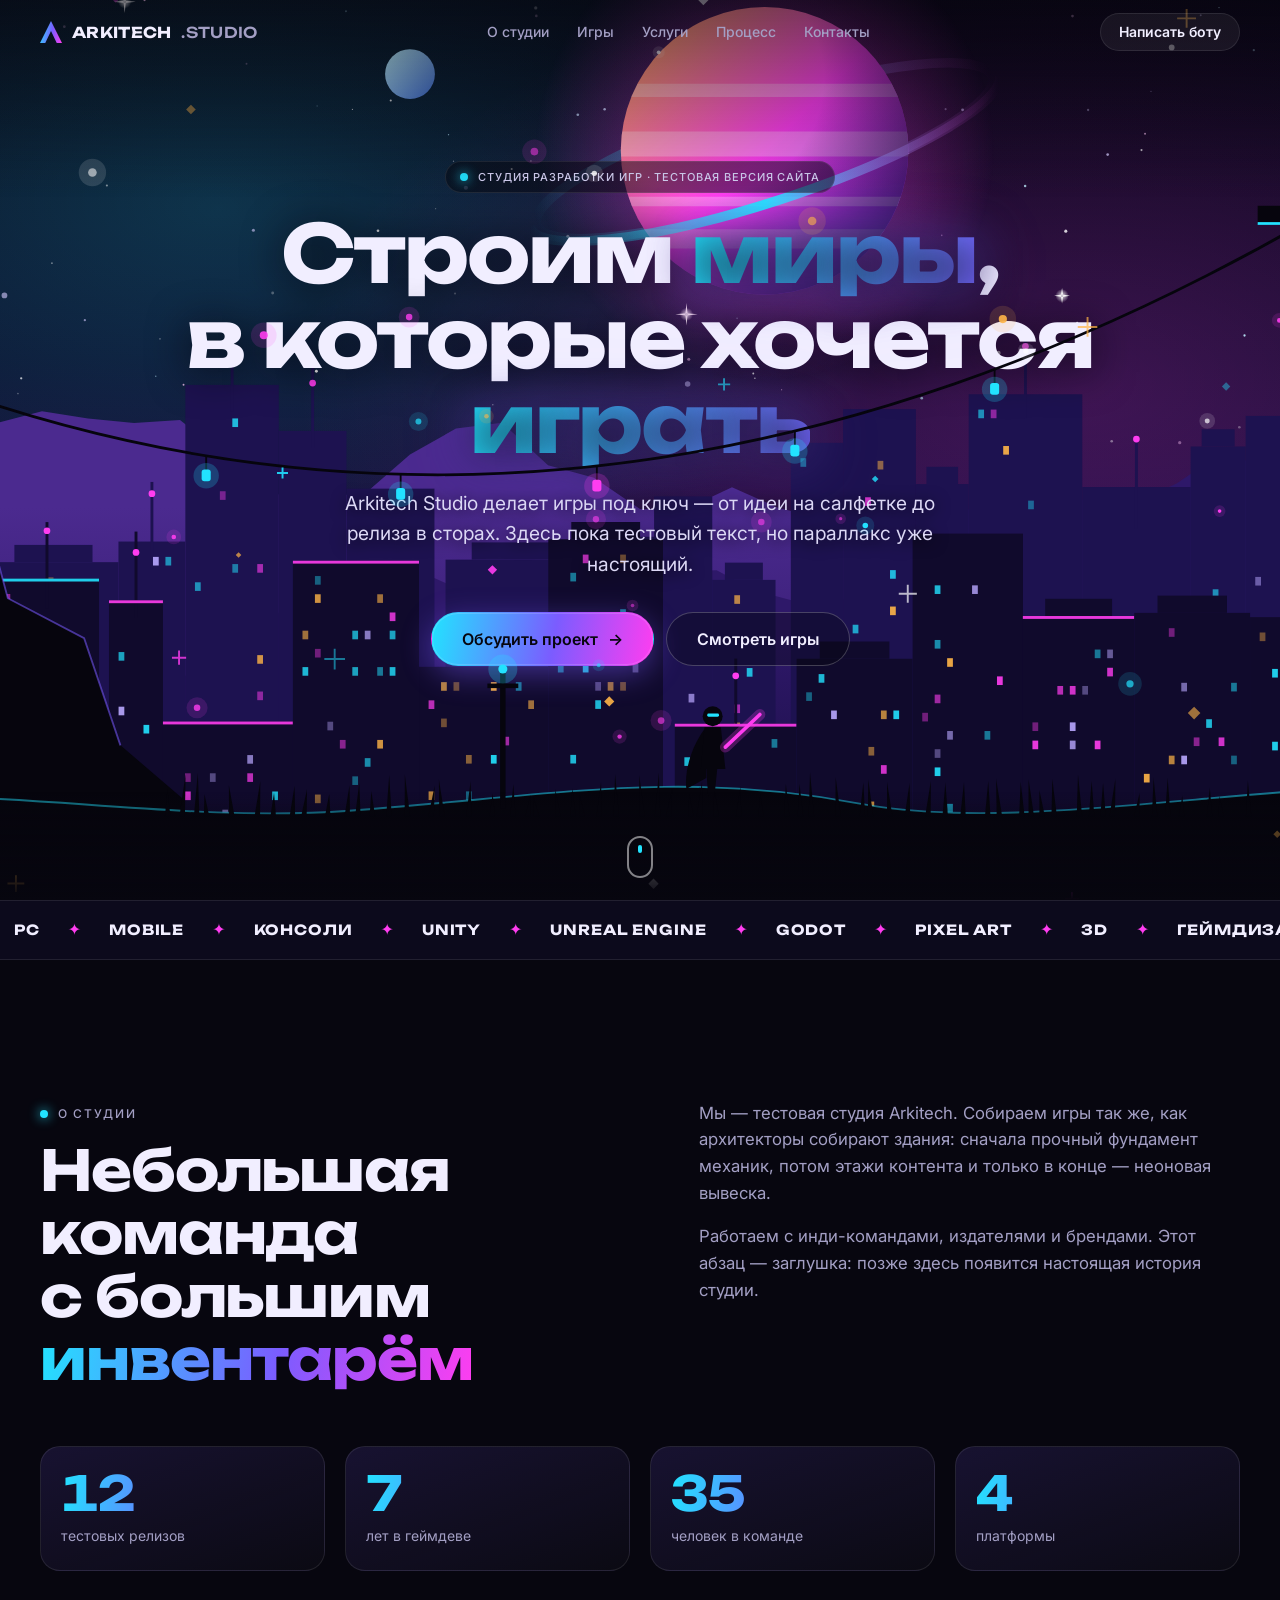
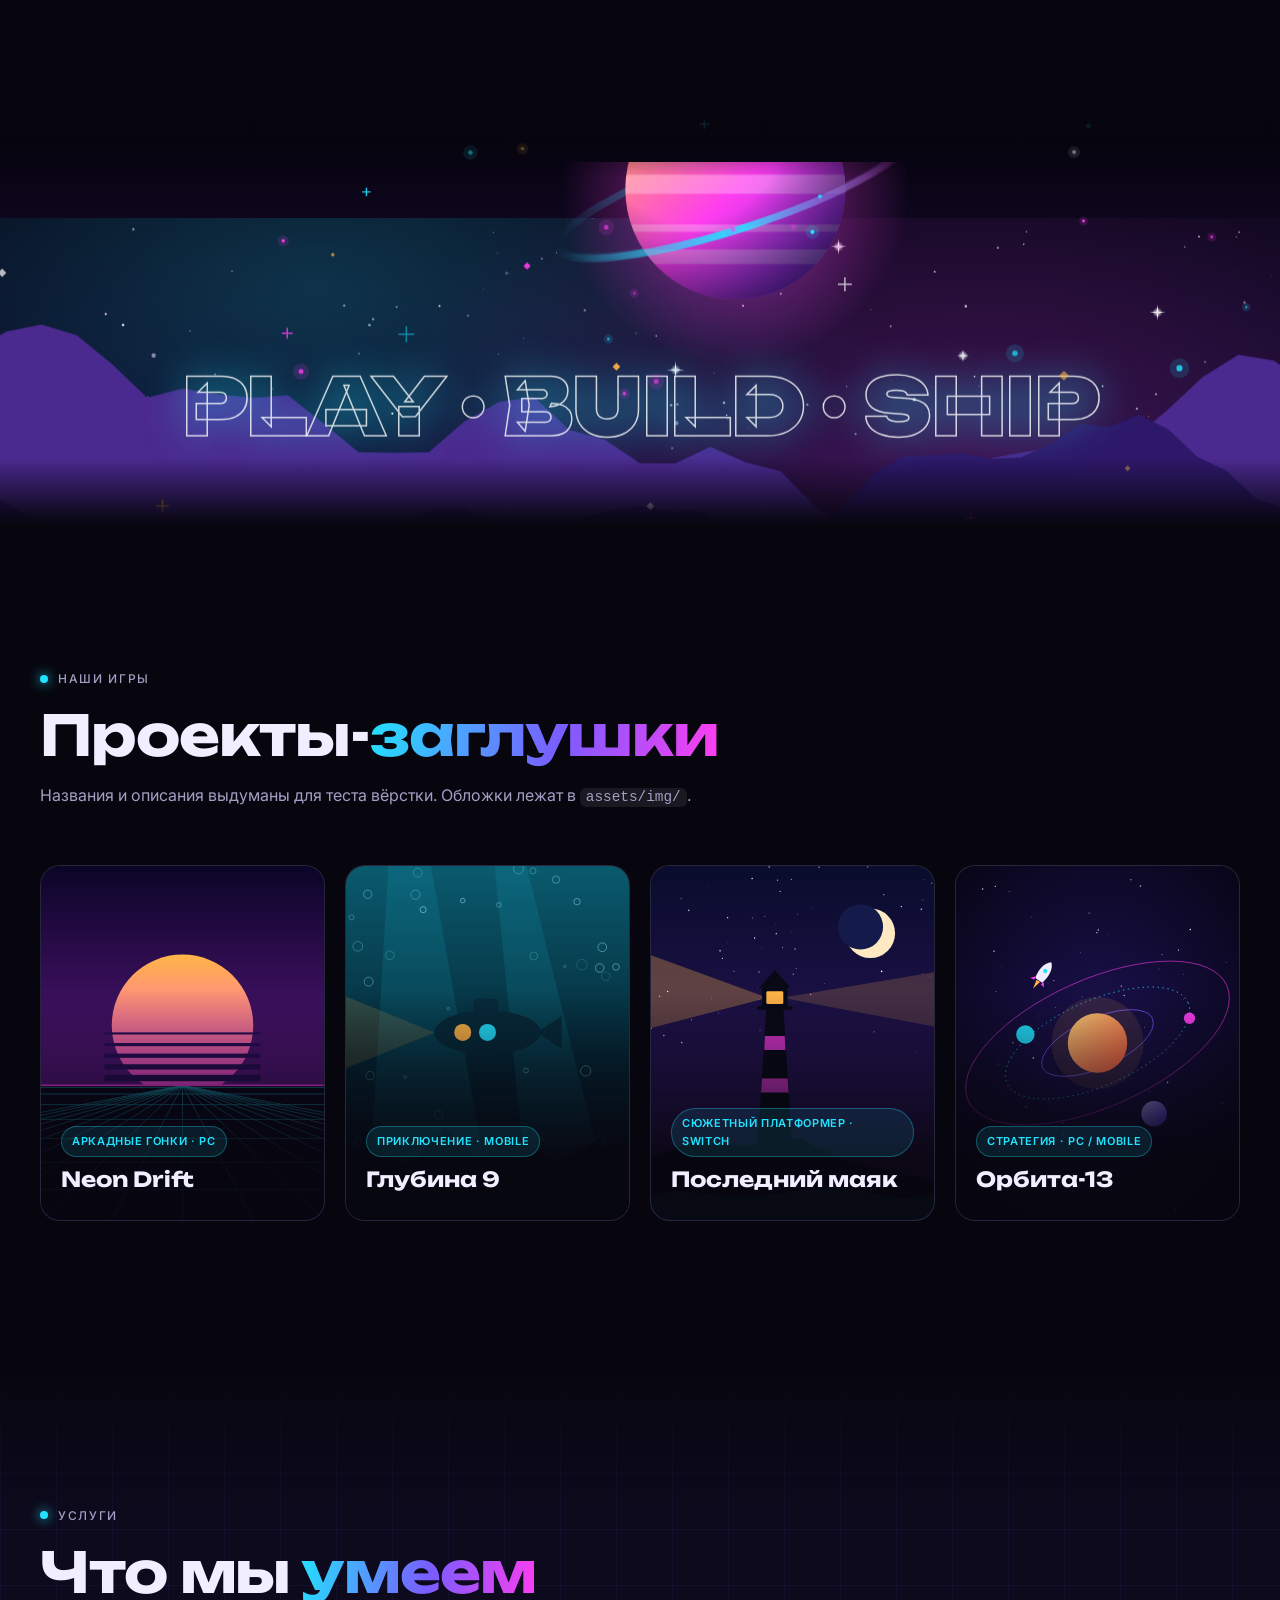
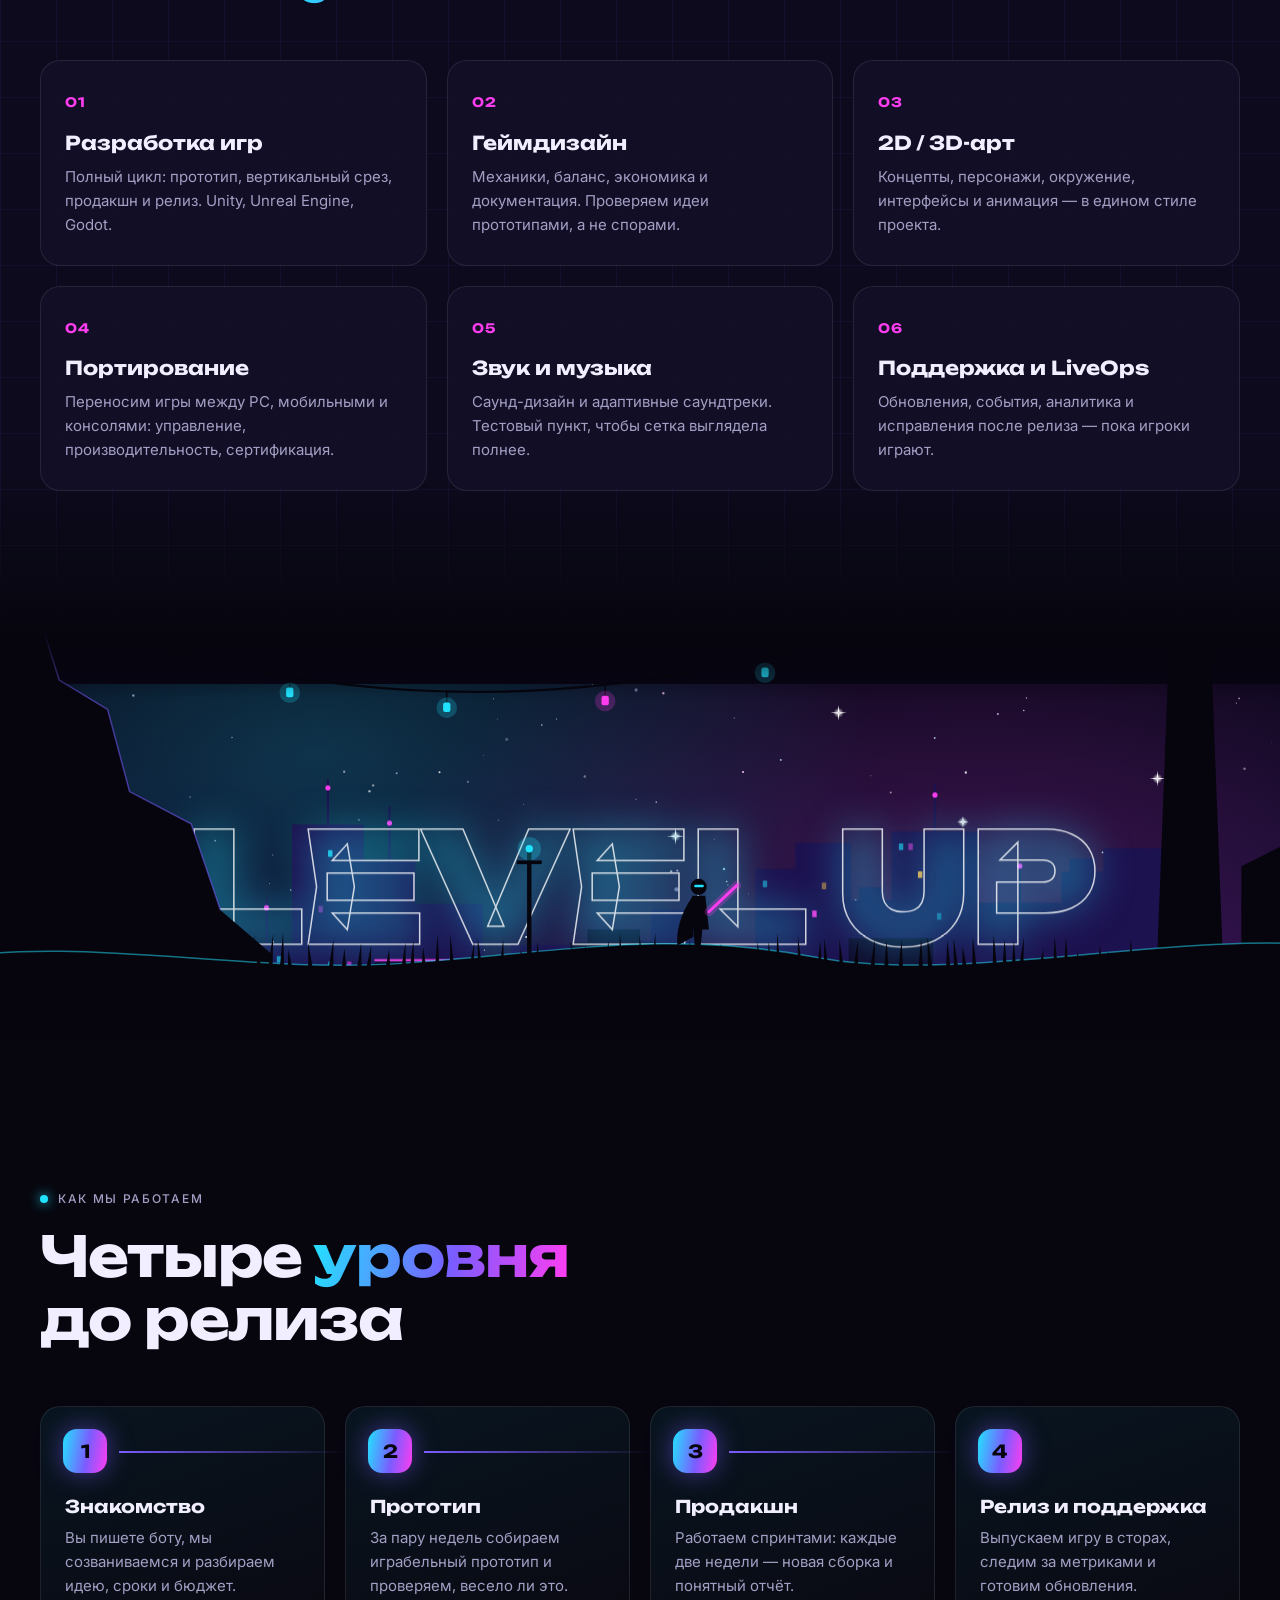
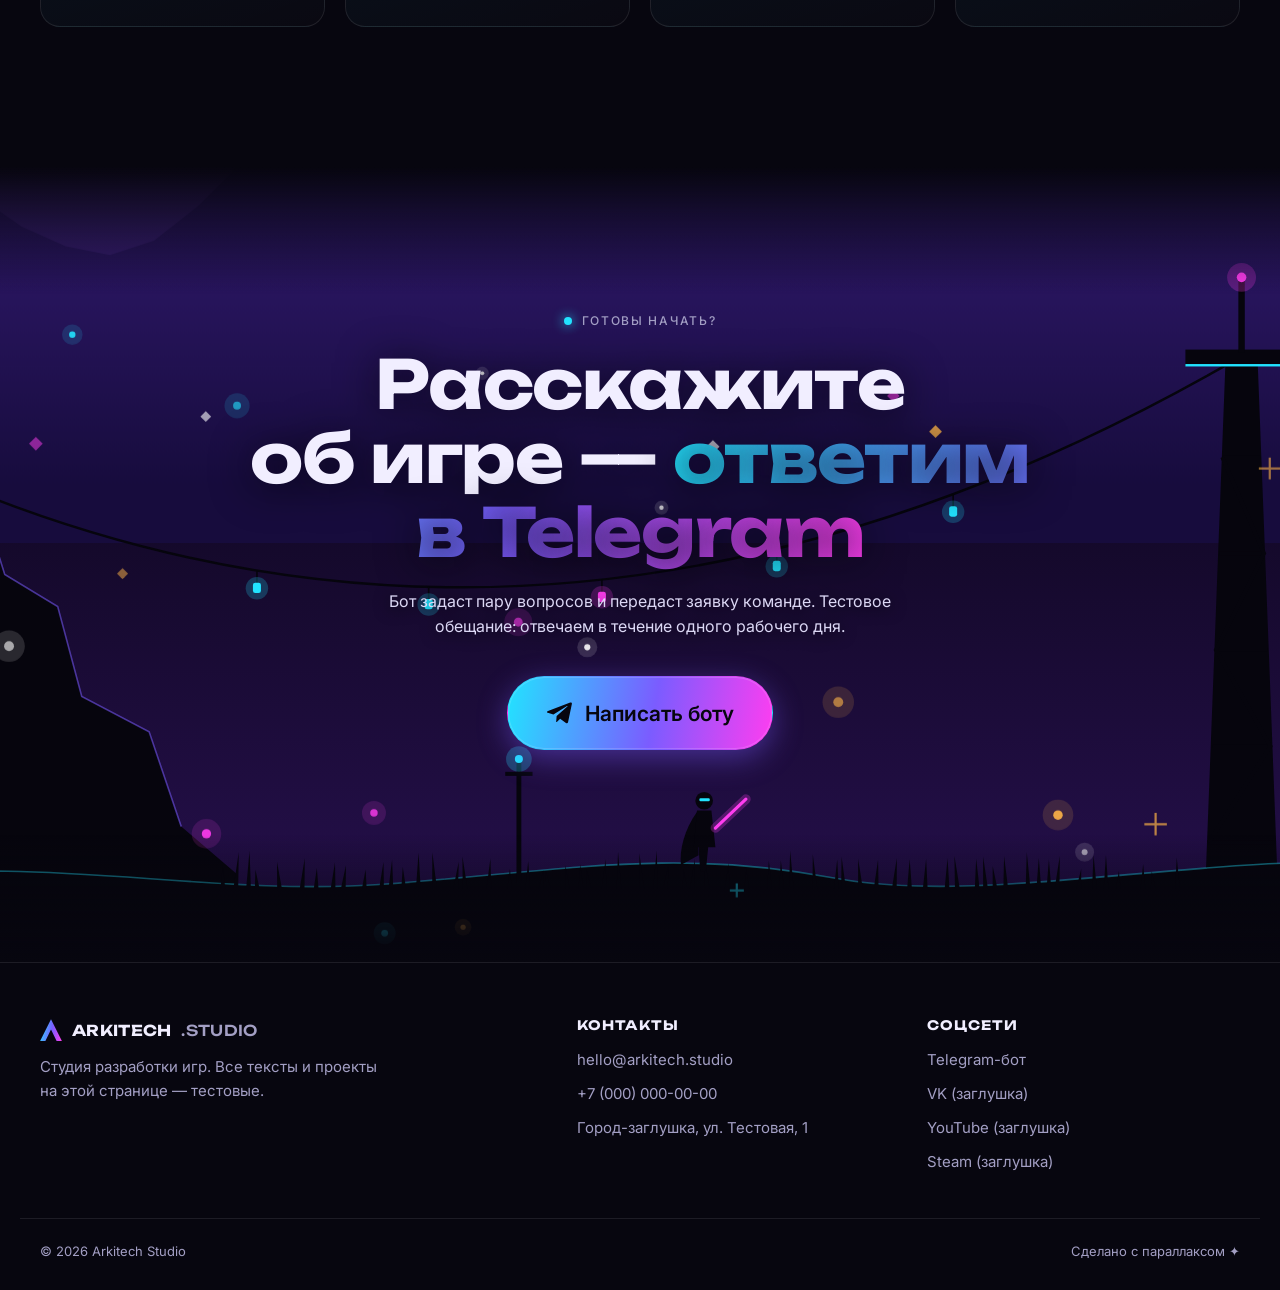
==== index.html @ 02448ca8 "Initial landing page for Arkitech Studio Static HTML/CSS/JS site with multi-layer parallax, SVG plac" ====
<!DOCTYPE html>
<html lang="ru">
<head>
  <meta charset="utf-8">
  <meta name="viewport" content="width=device-width, initial-scale=1, viewport-fit=cover">
  <title>Arkitech Studio — студия разработки игр</title>
  <meta name="description" content="Arkitech Studio — студия разработки игр: полный цикл, геймдизайн, 2D/3D-арт и портирование. Тестовая версия сайта.">
  <meta name="theme-color" content="#07060f">
  <link rel="canonical" href="https://arkitech.studio/">

  <!-- Open Graph / превью в соцсетях -->
  <meta property="og:type" content="website">
  <meta property="og:locale" content="ru_RU">
  <meta property="og:site_name" content="Arkitech Studio">
  <meta property="og:url" content="https://arkitech.studio/">
  <meta property="og:title" content="Arkitech Studio — студия разработки игр">
  <meta property="og:description" content="Делаем игры под ключ: от идеи и прототипа до релиза и поддержки.">
  <meta property="og:image" content="https://arkitech.studio/assets/img/og.png">
  <meta property="og:image:width" content="1200">
  <meta property="og:image:height" content="630">
  <meta name="twitter:card" content="summary_large_image">

  <link rel="icon" href="favicon.svg" type="image/svg+xml">
  <link rel="apple-touch-icon" href="assets/img/apple-touch-icon.png">

  <link rel="preconnect" href="https://fonts.googleapis.com">
  <link rel="preconnect" href="https://fonts.gstatic.com" crossorigin>
  <link href="https://fonts.googleapis.com/css2?family=Inter:wght@400;500;600&family=Unbounded:wght@500;700;900&display=swap" rel="stylesheet">
  <link rel="stylesheet" href="css/style.css">
  <script>document.documentElement.classList.add('js');</script>
</head>
<body>

  <!-- ============ 1. ШАПКА ============ -->
  <header class="header" id="header">
    <div class="container header__inner">
      <a class="logo" href="#top" aria-label="Arkitech Studio — наверх">
        <span class="logo__mark" aria-hidden="true"></span>ARKITECH<span class="logo__dim">.STUDIO</span>
      </a>
      <nav class="nav" id="nav" aria-label="Основное меню">
        <a href="#about">О студии</a>
        <a href="#games">Игры</a>
        <a href="#services">Услуги</a>
        <a href="#process">Процесс</a>
        <a href="#contact">Контакты</a>
        <a class="btn btn--small nav__bot" data-bot-link href="#contact" target="_blank" rel="noopener">Написать боту</a>
      </nav>
      <a class="btn btn--small header__bot" data-bot-link href="#contact" target="_blank" rel="noopener">Написать боту</a>
      <button class="burger" id="burger" type="button" aria-label="Открыть меню" aria-expanded="false" aria-controls="nav"><span></span><span></span></button>
    </div>
  </header>

  <main id="top">

    <!-- ============ 2. ПЕРВЫЙ ЭКРАН (параллакс-сцена) ============ -->
    <!-- data-depth: 0 = бесконечно далеко (почти не двигается), 1 = передний план -->
    <section class="hero scene" data-parallax>
      <img class="layer" data-layer="bg" data-depth="0.05" alt="">
      <img class="layer" data-layer="far" data-depth="0.25" alt="">
      <img class="layer" data-layer="mid" data-depth="0.5" alt="">
      <div class="hero__content container" data-depth="0.35" data-fade>
        <p class="eyebrow"><span class="dot"></span>Студия разработки игр · тестовая версия сайта</p>
        <h1 class="hero__title">Строим <span class="grad">миры</span>,<br>в которые хочется <span class="grad">играть</span></h1>
        <p class="hero__lead">Arkitech Studio делает игры под ключ — от идеи на салфетке до релиза в сторах. Здесь пока тестовый текст, но параллакс уже настоящий.</p>
        <div class="hero__actions">
          <a class="btn btn--primary btn--big" data-bot-link href="#contact" target="_blank" rel="noopener">Обсудить проект <span class="btn__arrow" aria-hidden="true">→</span></a>
          <a class="btn btn--ghost btn--big" href="#games">Смотреть игры</a>
        </div>
      </div>
      <img class="layer" data-layer="fg" data-depth="1" alt="">
      <img class="layer layer--particles" data-layer="particles" data-depth="1.35" alt="">
      <a class="scroll-hint" href="#about" aria-label="Листать вниз"><span></span></a>
    </section>

    <!-- Бегущая строка -->
    <div class="marquee" aria-hidden="true">
      <div class="marquee__track">
        <span>PC</span><i>✦</i><span>Mobile</span><i>✦</i><span>Консоли</span><i>✦</i><span>Unity</span><i>✦</i><span>Unreal Engine</span><i>✦</i><span>Godot</span><i>✦</i><span>Pixel Art</span><i>✦</i><span>3D</span><i>✦</i><span>Геймдизайн</span><i>✦</i>
        <span>PC</span><i>✦</i><span>Mobile</span><i>✦</i><span>Консоли</span><i>✦</i><span>Unity</span><i>✦</i><span>Unreal Engine</span><i>✦</i><span>Godot</span><i>✦</i><span>Pixel Art</span><i>✦</i><span>3D</span><i>✦</i><span>Геймдизайн</span><i>✦</i>
      </div>
    </div>

    <!-- ============ 3. О СТУДИИ ============ -->
    <section class="section" id="about">
      <div class="container about">
        <div class="reveal">
          <p class="eyebrow"><span class="dot"></span>О студии</p>
          <h2 class="title">Небольшая команда с&nbsp;большим <span class="grad">инвентарём</span></h2>
        </div>
        <div class="about__text reveal">
          <p>Мы — тестовая студия Arkitech. Собираем игры так же, как архитекторы собирают здания: сначала прочный фундамент механик, потом этажи контента и только в конце — неоновая вывеска.</p>
          <p>Работаем с инди-командами, издателями и брендами. Этот абзац — заглушка: позже здесь появится настоящая история студии.</p>
        </div>
        <ul class="stats reveal">
          <li><b data-count="12">12</b><span>тестовых релизов</span></li>
          <li><b data-count="7">7</b><span>лет в геймдеве</span></li>
          <li><b data-count="35">35</b><span>человек в команде</span></li>
          <li><b data-count="4">4</b><span>платформы</span></li>
        </ul>
      </div>
    </section>

    <!-- Параллакс-разделитель 1 -->
    <div class="divider scene" data-parallax data-strength="0.4" aria-hidden="true">
      <img class="layer" data-layer="bg" data-depth="0.05" alt="" loading="lazy">
      <img class="layer" data-layer="far" data-depth="0.3" alt="" loading="lazy">
      <p class="divider__text" data-depth="0.6">PLAY · BUILD · SHIP</p>
      <img class="layer layer--particles" data-layer="particles" data-depth="1.4" alt="" loading="lazy">
    </div>

    <!-- ============ 4. НАШИ ИГРЫ ============ -->
    <section class="section" id="games">
      <div class="container">
        <div class="section__head reveal">
          <p class="eyebrow"><span class="dot"></span>Наши игры</p>
          <h2 class="title">Проекты-<span class="grad">заглушки</span></h2>
          <p class="section__lead">Названия и описания выдуманы для теста вёрстки. Обложки лежат в <code>assets/img/</code>.</p>
        </div>
        <div class="games">
          <article class="game reveal" tabindex="0">
            <img class="game__img" src="assets/img/game-1.svg" alt="Обложка игры Neon Drift" loading="lazy" width="800" height="1000">
            <div class="game__body">
              <span class="tag">Аркадные гонки · PC</span>
              <h3>Neon Drift</h3>
              <p>Гонки по ночному синтвейв-шоссе. Тестовое описание: дрифт, неон и сто процентов выдумки.</p>
            </div>
          </article>
          <article class="game reveal" tabindex="0">
            <img class="game__img" src="assets/img/game-2.svg" alt="Обложка игры «Глубина 9»" loading="lazy" width="800" height="1000">
            <div class="game__body">
              <span class="tag">Приключение · Mobile</span>
              <h3>Глубина 9</h3>
              <p>Исследование затонувшей станции на маленькой подлодке. Сюжет пока существует только в этой карточке.</p>
            </div>
          </article>
          <article class="game reveal" tabindex="0">
            <img class="game__img" src="assets/img/game-3.svg" alt="Обложка игры «Последний маяк»" loading="lazy" width="800" height="1000">
            <div class="game__body">
              <span class="tag">Сюжетный платформер · Switch</span>
              <h3>Последний маяк</h3>
              <p>2D-платформер о смотрителе маяка на краю карты. Тестовый проект, но мы бы в такое поиграли.</p>
            </div>
          </article>
          <article class="game reveal" tabindex="0">
            <img class="game__img" src="assets/img/game-4.svg" alt="Обложка игры «Орбита-13»" loading="lazy" width="800" height="1000">
            <div class="game__body">
              <span class="tag">Стратегия · PC / Mobile</span>
              <h3>Орбита-13</h3>
              <p>Колония на орбите рыжей планеты. Ресурсов мало, заглушек много — классика жанра.</p>
            </div>
          </article>
        </div>
      </div>
    </section>

    <!-- ============ 5. УСЛУГИ ============ -->
    <section class="section section--alt" id="services">
      <div class="container">
        <div class="section__head reveal">
          <p class="eyebrow"><span class="dot"></span>Услуги</p>
          <h2 class="title">Что мы <span class="grad">умеем</span></h2>
        </div>
        <div class="services">
          <article class="service reveal">
            <span class="service__num">01</span>
            <h3>Разработка игр</h3>
            <p>Полный цикл: прототип, вертикальный срез, продакшн и релиз. Unity, Unreal Engine, Godot.</p>
          </article>
          <article class="service reveal">
            <span class="service__num">02</span>
            <h3>Геймдизайн</h3>
            <p>Механики, баланс, экономика и документация. Проверяем идеи прототипами, а не спорами.</p>
          </article>
          <article class="service reveal">
            <span class="service__num">03</span>
            <h3>2D / 3D-арт</h3>
            <p>Концепты, персонажи, окружение, интерфейсы и анимация — в едином стиле проекта.</p>
          </article>
          <article class="service reveal">
            <span class="service__num">04</span>
            <h3>Портирование</h3>
            <p>Переносим игры между PC, мобильными и консолями: управление, производительность, сертификация.</p>
          </article>
          <article class="service reveal">
            <span class="service__num">05</span>
            <h3>Звук и музыка</h3>
            <p>Саунд-дизайн и адаптивные саундтреки. Тестовый пункт, чтобы сетка выглядела полнее.</p>
          </article>
          <article class="service reveal">
            <span class="service__num">06</span>
            <h3>Поддержка и LiveOps</h3>
            <p>Обновления, события, аналитика и исправления после релиза — пока игроки играют.</p>
          </article>
        </div>
      </div>
    </section>

    <!-- Параллакс-разделитель 2 -->
    <div class="divider scene" data-parallax data-strength="0.4" aria-hidden="true">
      <img class="layer" data-layer="bg" data-depth="0.05" alt="" loading="lazy">
      <img class="layer" data-layer="mid" data-depth="0.45" alt="" loading="lazy">
      <p class="divider__text divider__text--big" data-depth="0.7">LEVEL UP</p>
      <img class="layer" data-layer="fg" data-depth="1" alt="" loading="lazy">
    </div>

    <!-- ============ 6. КАК МЫ РАБОТАЕМ ============ -->
    <section class="section" id="process">
      <div class="container">
        <div class="section__head reveal">
          <p class="eyebrow"><span class="dot"></span>Как мы работаем</p>
          <h2 class="title">Четыре <span class="grad">уровня</span> до релиза</h2>
        </div>
        <ol class="steps">
          <li class="step reveal">
            <span class="step__num">1</span>
            <h3>Знакомство</h3>
            <p>Вы пишете боту, мы созваниваемся и разбираем идею, сроки и бюджет.</p>
          </li>
          <li class="step reveal">
            <span class="step__num">2</span>
            <h3>Прототип</h3>
            <p>За пару недель собираем играбельный прототип и проверяем, весело ли это.</p>
          </li>
          <li class="step reveal">
            <span class="step__num">3</span>
            <h3>Продакшн</h3>
            <p>Работаем спринтами: каждые две недели — новая сборка и понятный отчёт.</p>
          </li>
          <li class="step reveal">
            <span class="step__num">4</span>
            <h3>Релиз и поддержка</h3>
            <p>Выпускаем игру в сторах, следим за метриками и готовим обновления.</p>
          </li>
        </ol>
      </div>
    </section>

    <!-- ============ 7. ФИНАЛЬНЫЙ ПРИЗЫВ ============ -->
    <section class="cta scene" id="contact" data-parallax data-strength="0.4">
      <img class="layer" data-layer="bg" data-depth="0.05" alt="" loading="lazy">
      <img class="layer" data-layer="far" data-depth="0.3" alt="" loading="lazy">
      <img class="layer" data-layer="fg" data-depth="1" alt="" loading="lazy">
      <img class="layer layer--particles" data-layer="particles" data-depth="1.4" alt="" loading="lazy">
      <div class="container cta__content reveal">
        <p class="eyebrow"><span class="dot"></span>Готовы начать?</p>
        <h2 class="cta__title">Расскажите об&nbsp;игре — <span class="grad">ответим в&nbsp;Telegram</span></h2>
        <p class="cta__lead">Бот задаст пару вопросов и передаст заявку команде. Тестовое обещание: отвечаем в течение одного рабочего дня.</p>
        <a class="btn btn--primary btn--huge" data-bot-link href="#contact" target="_blank" rel="noopener">
          <svg class="btn__icon" viewBox="0 0 24 24" aria-hidden="true"><path fill="currentColor" d="M21.9 4.3 18.7 19.500c-.2 1-.9 1.300-1.800.8l-4.900-3.600-2.400 2.300c-.3.3-.5.5-1 .5l.4-5 9.100-8.200c.4-.4-.1-.5-.6-.2L6.300 13.200l-4.800-1.500c-1-.3-1-1 .2-1.500L20.500 3c.9-.3 1.700.2 1.400 1.300Z"/></svg>
          Написать боту
        </a>
      </div>
    </section>
  </main>

  <!-- ============ 8. ПОДВАЛ ============ -->
  <footer class="footer">
    <div class="container footer__inner">
      <div>
        <a class="logo" href="#top"><span class="logo__mark" aria-hidden="true"></span>ARKITECH<span class="logo__dim">.STUDIO</span></a>
        <p class="footer__note">Студия разработки игр. Все тексты и проекты на этой странице — тестовые.</p>
      </div>
      <div>
        <h4>Контакты</h4>
        <ul class="footer__list">
          <li><a href="mailto:hello@arkitech.studio">hello@arkitech.studio</a></li>
          <li><a href="tel:+70000000000">+7 (000) 000-00-00</a></li>
          <li>Город-заглушка, ул. Тестовая, 1</li>
        </ul>
      </div>
      <div>
        <h4>Соцсети</h4>
        <ul class="footer__list">
          <li><a data-bot-link href="#contact" target="_blank" rel="noopener">Telegram-бот</a></li>
          <li><a href="#" rel="noopener">VK (заглушка)</a></li>
          <li><a href="#" rel="noopener">YouTube (заглушка)</a></li>
          <li><a href="#" rel="noopener">Steam (заглушка)</a></li>
        </ul>
      </div>
    </div>
    <div class="container footer__bottom">
      <span>© <span id="year">2026</span> Arkitech Studio</span>
      <span>Сделано с параллаксом ✦</span>
    </div>
  </footer>

  <!-- Плавающая кнопка бота (только на телефоне, появляется после первого экрана) -->
  <a class="fab" id="fab" data-bot-link href="#contact" target="_blank" rel="noopener" aria-hidden="true" tabindex="-1">
    <svg class="btn__icon" viewBox="0 0 24 24" aria-hidden="true"><path fill="currentColor" d="M21.9 4.3 18.7 19.500c-.2 1-.9 1.300-1.800.8l-4.900-3.600-2.400 2.300c-.3.3-.5.5-1 .5l.4-5 9.100-8.200c.4-.4-.1-.5-.6-.2L6.300 13.200l-4.800-1.500c-1-.3-1-1 .2-1.500L20.500 3c.9-.3 1.700.2 1.400 1.300Z"/></svg>
    Обсудить проект
  </a>

  <script src="js/config.js"></script>
  <script src="js/main.js"></script>
</body>
</html>
---- css/style.css ----
/* =====================================================================
   ARKITECH STUDIO — стили
   Все цвета, шрифты и размеры вынесены в переменные ниже.
   Меняйте оформление здесь, а не по всему файлу.
   ===================================================================== */
:root {
  /* Цвета */
  --bg: #07060f;            /* основной фон */
  --bg-alt: #0c0a1c;        /* фон чередующихся секций */
  --surface: #131029;       /* карточки */
  --border: rgba(255, 255, 255, .09);
  --text: #f1eeff;          /* основной текст */
  --muted: #a39fc4;         /* второстепенный текст */
  --cyan: #22e3ff;          /* неон 1 */
  --magenta: #ff3df0;       /* неон 2 */
  --violet: #7b5cff;        /* неон 3 */
  --amber: #ffb547;         /* тёплый акцент */
  --grad: linear-gradient(100deg, var(--cyan), var(--violet) 55%, var(--magenta));

  /* Шрифты */
  --font-display: "Unbounded", "Arial Black", system-ui, sans-serif;
  --font-body: "Inter", system-ui, -apple-system, "Segoe UI", sans-serif;

  /* Размеры */
  --container: 1200px;
  --gutter: 20px;
  --radius: 20px;
  --header-h: 64px;
  --section-pad: clamp(72px, 11vw, 140px);
  --ease: cubic-bezier(.2, .7, .2, 1);
}

/* ---------- База ---------- */
*, *::before, *::after { box-sizing: border-box; }
html { scroll-behavior: smooth; scroll-padding-top: var(--header-h); -webkit-text-size-adjust: 100%; }
body {
  margin: 0; background: var(--bg); color: var(--text);
  font: 400 16px/1.6 var(--font-body);
  -webkit-font-smoothing: antialiased; overflow-x: hidden;
}
img, svg { display: block; max-width: 100%; }
a { color: inherit; text-decoration: none; }
h1, h2, h3, h4, p, ul, ol { margin: 0; padding: 0; }
ul, ol { list-style: none; }
code { font-size: .9em; padding: .1em .4em; border-radius: 6px; background: rgba(255, 255, 255, .08); }
:focus-visible { outline: 2px solid var(--cyan); outline-offset: 3px; border-radius: 6px; }
::selection { background: var(--magenta); color: #fff; }

.container { width: 100%; max-width: calc(var(--container) + var(--gutter) * 2); margin-inline: auto; padding-inline: var(--gutter); }
.grad { background: var(--grad); -webkit-background-clip: text; background-clip: text; color: transparent; }

/* ---------- Типографика ---------- */
.eyebrow {
  display: inline-flex; align-items: center; gap: 10px;
  font: 500 12px/1.3 var(--font-body); letter-spacing: .14em; text-transform: uppercase; color: var(--muted);
  margin-bottom: 18px;
}
.dot { width: 8px; height: 8px; flex: none; border-radius: 50%; background: var(--cyan); box-shadow: 0 0 12px var(--cyan); animation: pulse 2.4s ease-in-out infinite; }
.title { font: 700 clamp(1.7rem, 4.6vw + .4rem, 3.5rem)/1.12 var(--font-display); letter-spacing: -.02em; text-wrap: balance; }
.section { padding-block: var(--section-pad); position: relative; }
.section--alt {
  background:
    linear-gradient(var(--bg), transparent 18%, transparent 82%, var(--bg)),
    linear-gradient(rgba(123, 92, 255, .07) 1px, transparent 1px) 0 0 / 56px 56px,
    linear-gradient(90deg, rgba(123, 92, 255, .07) 1px, transparent 1px) 0 0 / 56px 56px,
    var(--bg-alt);
}
.section__head { max-width: 760px; margin-bottom: clamp(32px, 5vw, 56px); }
.section__lead { margin-top: 16px; color: var(--muted); }

/* ---------- Кнопки ---------- */
.btn {
  position: relative; display: inline-flex; align-items: center; justify-content: center; gap: 10px;
  padding: 14px 24px; border-radius: 999px; border: 1px solid transparent;
  font: 600 15px/1 var(--font-body); white-space: nowrap; cursor: pointer; overflow: hidden;
  transition: transform .25s var(--ease), box-shadow .25s var(--ease), background-color .25s, border-color .25s;
}
.btn--small { padding: 11px 18px; font-size: 14px; background: rgba(255, 255, 255, .06); border-color: var(--border); }
.btn--small:hover { border-color: var(--cyan); box-shadow: 0 0 20px rgba(34, 227, 255, .35); }
.btn--primary { background: var(--grad); color: #07060f; box-shadow: 0 8px 30px rgba(123, 92, 255, .45), 0 0 0 1px rgba(255, 255, 255, .15) inset; }
.btn--primary::after { /* блик */
  content: ""; position: absolute; top: 0; bottom: 0; left: 0; width: 40%;
  background: linear-gradient(100deg, transparent, rgba(255, 255, 255, .55), transparent);
  transform: translateX(-160%) skewX(-18deg); animation: shine 4.5s var(--ease) infinite;
}
.btn--primary:hover { transform: translateY(-3px); box-shadow: 0 14px 44px rgba(255, 61, 240, .5), 0 0 0 1px rgba(255, 255, 255, .3) inset; }
.btn--ghost { border-color: rgba(255, 255, 255, .22); background: rgba(7, 6, 15, .35); backdrop-filter: blur(6px); -webkit-backdrop-filter: blur(6px); }
.btn--ghost:hover { border-color: var(--cyan); transform: translateY(-3px); }
.btn--big { padding: 18px 30px; font-size: 16px; }
.btn--huge { padding: 22px 38px; font-size: clamp(17px, 2.2vw, 21px); }
.btn:active { transform: translateY(0) scale(.98); }
.btn__arrow { transition: transform .25s var(--ease); }
.btn:hover .btn__arrow { transform: translateX(5px); }
.btn__icon { width: 1.35em; height: 1.35em; flex: none; }

/* ---------- 1. Шапка ---------- */
.header { position: fixed; inset: 0 0 auto; z-index: 50; padding-top: env(safe-area-inset-top); }
/* Размытый фон — на псевдоэлементе: backdrop-filter на самой шапке сломал бы position: fixed у мобильного меню */
.header::before { content: ""; position: absolute; inset: 0; z-index: -1; background: rgba(7, 6, 15, .78); backdrop-filter: blur(14px); -webkit-backdrop-filter: blur(14px); box-shadow: 0 1px 0 var(--border); opacity: 0; transition: opacity .3s; }
.header.is-scrolled::before, .menu-open .header::before { opacity: 1; }
.header__inner { display: flex; align-items: center; gap: 16px; height: var(--header-h); }
.logo { display: inline-flex; align-items: center; gap: 10px; font: 700 15px/1 var(--font-display); letter-spacing: .02em; margin-right: auto; }
.logo__mark { width: 22px; height: 22px; background: var(--grad); clip-path: polygon(50% 0, 100% 100%, 76% 100%, 50% 46%, 24% 100%, 0 100%); }
.logo__dim { color: var(--muted); font-weight: 500; }
.header__bot { display: none; }
.burger { width: 44px; height: 44px; margin-right: -8px; padding: 0; background: none; border: 0; cursor: pointer; display: grid; place-content: center; gap: 7px; }
.burger span { width: 24px; height: 2px; border-radius: 2px; background: var(--text); transition: transform .3s var(--ease); }
.menu-open .burger span:first-child { transform: translateY(4.5px) rotate(45deg); }
.menu-open .burger span:last-child { transform: translateY(-4.5px) rotate(-45deg); }

/* мобильное меню */
.nav {
  position: fixed; inset: calc(var(--header-h) + env(safe-area-inset-top)) 0 0; z-index: -1;
  display: flex; flex-direction: column; gap: 4px; padding: 24px var(--gutter) 40px;
  background: rgba(7, 6, 15, .97);
  opacity: 0; visibility: hidden; transform: translateY(-12px);
  transition: opacity .3s, transform .3s var(--ease), visibility .3s;
}
.menu-open .nav { opacity: 1; visibility: visible; transform: none; }
.menu-open { overflow: hidden; }
.nav a:not(.btn) { padding: 14px 0; font: 700 22px/1.2 var(--font-display); border-bottom: 1px solid var(--border); }
.nav__bot { margin-top: 24px; padding: 18px; font-size: 16px; background: var(--grad); color: #07060f; border: 0; }

@media (min-width: 900px) {
  .burger, .nav__bot { display: none; }
  .header__bot { display: inline-flex; }
  .logo { margin-right: 0; }
  .nav { position: static; z-index: auto; flex-direction: row; gap: 28px; padding: 0; margin-inline: auto; background: none; opacity: 1; visibility: visible; transform: none; }
  .nav a:not(.btn) { padding: 8px 0; font: 500 14px/1 var(--font-body); color: var(--muted); border: 0; position: relative; transition: color .2s; }
  .nav a:not(.btn)::after { content: ""; position: absolute; left: 0; right: 0; bottom: 0; height: 2px; background: var(--grad); transform: scaleX(0); transform-origin: left; transition: transform .3s var(--ease); }
  .nav a:not(.btn):hover { color: var(--text); }
  .nav a:not(.btn):hover::after { transform: scaleX(1); }
}

/* ---------- Параллакс-сцены ----------
   .scene — контейнер, .layer — слой-картинка. Слои крупнее сцены (с запасом),
   чтобы при сдвиге не появлялись пустые края. Картинка любого формата
   (SVG/PNG/WebP) вписывается через object-fit: cover и прижимается к низу. */
.scene { position: relative; overflow: hidden; isolation: isolate; background: linear-gradient(#04030b, #27104f); }
.layer {
  position: absolute; left: -5%; top: -12%; width: 110%; height: 115%; max-width: none;
  object-fit: cover; object-position: 50% 100%;
  pointer-events: none; user-select: none; will-change: transform;
}
.divider .layer, .cta .layer { top: -25%; height: 150%; }
.scene .layer[data-layer="fg"] { top: -6%; height: 109%; }   /* передний план почти не «ездит» */
.layer:not([src]) { visibility: hidden; }
.scene::after { /* плавный переход в фон страницы */
  content: ""; position: absolute; inset: 0; pointer-events: none;
  background: linear-gradient(var(--bg), transparent 16%, transparent 84%, var(--bg));
}
.hero.scene::after { background: linear-gradient(rgba(7, 6, 15, .55), transparent 22%, transparent 88%, var(--bg)); }

/* ---------- 2. Первый экран ---------- */
.hero { min-height: 100vh; min-height: 100svh; display: flex; align-items: center; }
.hero__content { position: relative; text-align: center; padding-top: calc(var(--header-h) + 24px); padding-bottom: 18vh; will-change: transform, opacity; }
.hero__content .eyebrow { color: #d6d2f5; padding: 8px 14px; border: 1px solid var(--border); border-radius: 999px; background: rgba(7, 6, 15, .5); letter-spacing: .08em; font-size: 11px; }
.hero__title { font: 700 clamp(1.85rem, 6vw + .4rem, 5rem)/1.06 var(--font-display); letter-spacing: -.025em; text-shadow: 0 4px 40px rgba(7, 6, 15, .8); }
.hero__title .grad { background-size: 200% 100%; animation: hue 6s ease-in-out infinite alternate; filter: drop-shadow(0 0 22px rgba(123, 92, 255, .55)); }
.hero__lead { max-width: 620px; margin: 22px auto 0; font-size: clamp(1rem, 1.2vw + .7rem, 1.2rem); color: #dcd8f5; text-shadow: 0 2px 16px rgba(7, 6, 15, .9); }
.hero__actions { display: flex; flex-direction: column; gap: 12px; margin-top: 32px; }
@media (min-width: 560px) { .hero__actions { flex-direction: row; justify-content: center; } }
.scroll-hint { position: absolute; left: 50%; bottom: calc(22px + env(safe-area-inset-bottom)); z-index: 2; width: 26px; height: 42px; margin-left: -13px; border: 2px solid rgba(255, 255, 255, .5); border-radius: 14px; }
.scroll-hint span { position: absolute; left: 50%; top: 7px; width: 4px; height: 8px; margin-left: -2px; border-radius: 2px; background: var(--cyan); animation: wheel 1.8s var(--ease) infinite; }

/* ---------- Бегущая строка ---------- */
.marquee { overflow: hidden; border-block: 1px solid var(--border); background: var(--bg-alt); }
.marquee__track { display: flex; align-items: center; gap: 28px; width: max-content; padding: 16px 14px; animation: marquee 32s linear infinite; }
.marquee span { font: 700 14px/1 var(--font-display); text-transform: uppercase; letter-spacing: .06em; white-space: nowrap; }
.marquee i { font-style: normal; color: var(--magenta); }

/* ---------- 3. О студии ---------- */
.about { display: grid; gap: 28px; }
.about__text { display: grid; gap: 16px; color: var(--muted); font-size: 1.05rem; align-content: start; }
.stats { display: grid; grid-template-columns: 1fr 1fr; gap: 12px; }
.stats li { padding: 22px 20px; border: 1px solid var(--border); border-radius: var(--radius); background: linear-gradient(160deg, rgba(123, 92, 255, .14), rgba(255, 255, 255, .02)); }
.stats b { display: block; font: 700 clamp(2rem, 5vw, 3rem)/1 var(--font-display); background: var(--grad); -webkit-background-clip: text; background-clip: text; color: transparent; font-variant-numeric: tabular-nums; }
.stats span { display: block; margin-top: 8px; font-size: 14px; color: var(--muted); }
@media (min-width: 900px) {
  .about { grid-template-columns: 1.1fr 1fr; column-gap: 64px; row-gap: 56px; }
  .stats { grid-column: 1 / -1; grid-template-columns: repeat(4, 1fr); gap: 20px; }
}

/* ---------- Параллакс-разделители ---------- */
.divider { height: 46vh; min-height: 280px; max-height: 560px; }
.divider__text {
  position: absolute; inset: 0; display: grid; place-items: center; text-align: center; padding-inline: 12px;
  font: 900 clamp(1.2rem, 6.2vw, 6.5rem)/1 var(--font-display); letter-spacing: -.02em; white-space: nowrap;
  color: transparent; -webkit-text-stroke: 1.5px rgba(255, 255, 255, .8);
  text-shadow: 0 0 40px rgba(34, 227, 255, .35); will-change: transform;
}

.divider__text--big { font-size: clamp(2.4rem, 12vw, 11rem); }   /* для коротких надписей */

/* ---------- 4. Игры ---------- */
.games { display: grid; gap: 16px; }
@media (min-width: 600px) { .games { grid-template-columns: 1fr 1fr; gap: 20px; } }
@media (min-width: 1100px) { .games { grid-template-columns: repeat(4, 1fr); } }
.game {
  --rx: 0deg; --ry: 0deg;
  position: relative; aspect-ratio: 4 / 5; overflow: hidden; border-radius: var(--radius);
  background: var(--surface); border: 1px solid var(--border);
  transform: perspective(900px) rotateX(var(--rx)) rotateY(var(--ry));
  transition: transform .35s var(--ease), box-shadow .35s var(--ease), border-color .35s, opacity .7s var(--ease), translate .7s var(--ease);
}
.game__img { position: absolute; inset: 0; width: 100%; height: 100%; object-fit: cover; transition: transform .7s var(--ease); }
.game::after { content: ""; position: absolute; inset: 0; background: linear-gradient(transparent 35%, rgba(7, 6, 15, .92) 82%); pointer-events: none; }
.game__body { position: absolute; inset: auto 0 0; z-index: 1; padding: 20px; }
.game h3 { font: 700 1.3rem/1.2 var(--font-display); margin: 10px 0 8px; }
.game p { font-size: 14px; line-height: 1.5; color: #cfcbe8; }
.tag { display: inline-block; padding: 6px 10px; border-radius: 999px; font-size: 11px; font-weight: 600; letter-spacing: .06em; text-transform: uppercase; color: var(--cyan); background: rgba(34, 227, 255, .1); border: 1px solid rgba(34, 227, 255, .3); }
@media (hover: hover) {
  .game p { max-height: 0; opacity: 0; overflow: hidden; transition: max-height .45s var(--ease), opacity .35s; }
  .game:hover p, .game:focus-visible p { max-height: 8em; opacity: 1; }
  .game:hover, .game:focus-visible { border-color: rgba(255, 61, 240, .6); box-shadow: 0 24px 60px rgba(123, 92, 255, .35), 0 0 0 1px rgba(255, 61, 240, .35); translate: 0 -8px; }
  .game:hover .game__img { transform: scale(1.08); }
}

/* ---------- 5. Услуги ---------- */
.services { display: grid; gap: 14px; }
@media (min-width: 640px) { .services { grid-template-columns: 1fr 1fr; gap: 20px; } }
@media (min-width: 1000px) { .services { grid-template-columns: repeat(3, 1fr); } }
.service { position: relative; padding: 28px 24px; border-radius: var(--radius); background: rgba(19, 16, 41, .8); border: 1px solid var(--border); overflow: hidden; transition: border-color .3s, opacity .7s var(--ease), translate .7s var(--ease), background-color .3s; }
.service::before { content: ""; position: absolute; left: 0; top: 0; width: 100%; height: 3px; background: var(--grad); transform: scaleX(0); transform-origin: left; transition: transform .45s var(--ease); }
.service:hover { border-color: rgba(123, 92, 255, .55); background: rgba(28, 22, 62, .9); }
.service:hover::before { transform: scaleX(1); }
.service__num { font: 700 13px/1 var(--font-display); color: var(--magenta); letter-spacing: .08em; }
.service h3 { font: 700 1.2rem/1.25 var(--font-display); margin: 16px 0 10px; }
.service p { color: var(--muted); font-size: 15px; }

/* ---------- 6. Процесс ---------- */
.steps { display: grid; gap: 14px; counter-reset: step; }
.step { position: relative; padding: 24px 24px 24px 84px; border-radius: var(--radius); border: 1px solid var(--border); background: linear-gradient(160deg, rgba(34, 227, 255, .07), rgba(255, 255, 255, .015)); }
.step__num { position: absolute; left: 22px; top: 22px; width: 44px; height: 44px; display: grid; place-items: center; border-radius: 14px; font: 700 18px/1 var(--font-display); color: #07060f; background: var(--grad); box-shadow: 0 0 24px rgba(123, 92, 255, .5); }
.step h3 { font: 700 1.1rem/1.3 var(--font-display); margin-bottom: 8px; }
.step p { color: var(--muted); font-size: 15px; }
@media (min-width: 900px) {
  .steps { grid-template-columns: repeat(4, 1fr); gap: 20px; }
  .step { padding: 88px 24px 28px; }
  .step:not(:last-child)::after { content: ""; position: absolute; top: 44px; left: 78px; right: -22px; height: 2px; background: linear-gradient(90deg, var(--violet), transparent); }
}

/* ---------- 7. Финальный призыв ---------- */
.cta { min-height: 88vh; display: flex; align-items: center; padding-block: var(--section-pad) calc(var(--section-pad) + 8vh); }
.cta__content { position: relative; z-index: 1; text-align: center; }
.cta__title { max-width: 900px; margin-inline: auto; font: 700 clamp(1.8rem, 5.4vw + .4rem, 4.2rem)/1.1 var(--font-display); letter-spacing: -.02em; text-wrap: balance; text-shadow: 0 4px 40px rgba(7, 6, 15, .8); }
.cta__lead { max-width: 560px; margin: 20px auto 36px; color: #dcd8f5; text-shadow: 0 2px 16px rgba(7, 6, 15, .9); }
.cta .btn--huge { animation: glow 3s ease-in-out infinite; }

/* ---------- 8. Подвал ---------- */
.footer { border-top: 1px solid var(--border); background: var(--bg); padding: 56px 0 calc(28px + env(safe-area-inset-bottom)); font-size: 15px; }
.footer__inner { display: grid; gap: 36px; }
@media (min-width: 760px) { .footer__inner { grid-template-columns: 1.6fr 1fr 1fr; } }
.footer .logo { margin-bottom: 14px; }
.footer__note { color: var(--muted); max-width: 340px; }
.footer h4 { font: 700 13px/1 var(--font-display); letter-spacing: .08em; text-transform: uppercase; margin-bottom: 16px; }
.footer__list { display: grid; gap: 10px; color: var(--muted); }
.footer__list a { transition: color .2s; }
.footer__list a:hover { color: var(--cyan); }
.footer__bottom { display: flex; flex-wrap: wrap; justify-content: space-between; gap: 8px; margin-top: 44px; padding-top: 22px; border-top: 1px solid var(--border); color: var(--muted); font-size: 13px; }
@media (max-width: 767px) { .footer { padding-bottom: calc(100px + env(safe-area-inset-bottom)); } } /* место под плавающую кнопку */

/* ---------- Плавающая кнопка бота (телефон) ---------- */
.fab {
  position: fixed; z-index: 40; left: 16px; right: 16px; bottom: calc(14px + env(safe-area-inset-bottom));
  display: flex; align-items: center; justify-content: center; gap: 10px; padding: 17px 20px; border-radius: 999px;
  font: 600 16px/1 var(--font-body); color: #07060f; background: var(--grad);
  box-shadow: 0 10px 36px rgba(123, 92, 255, .6), 0 0 0 1px rgba(255, 255, 255, .2) inset;
  opacity: 0; visibility: hidden; transform: translateY(120%);
  transition: transform .45s var(--ease), opacity .3s, visibility .45s;
}
.fab.is-visible { opacity: 1; visibility: visible; transform: none; }
@media (min-width: 768px) { .fab { display: none; } }

/* ---------- Появление при скролле ---------- */
.js .reveal { opacity: 0; translate: 0 28px; transition: opacity .7s var(--ease), translate .7s var(--ease); }
.js .reveal.is-in { opacity: 1; translate: 0 0; }
.js .game.reveal, .js .service.reveal { transition-property: transform, box-shadow, border-color, background-color, opacity, translate; }

/* ---------- Анимации ---------- */
@keyframes pulse { 50% { opacity: .35; transform: scale(.7); } }
@keyframes shine { 0%, 55% { transform: translateX(-160%) skewX(-18deg); } 100% { transform: translateX(420%) skewX(-18deg); } }
@keyframes hue { to { background-position: 100% 0; } }
@keyframes wheel { 0% { opacity: 0; transform: translateY(-2px); } 30% { opacity: 1; } 100% { opacity: 0; transform: translateY(14px); } }
@keyframes marquee { to { transform: translateX(-50%); } }
@keyframes glow { 50% { box-shadow: 0 10px 60px rgba(255, 61, 240, .65), 0 0 0 1px rgba(255, 255, 255, .3) inset; } }

/* ---------- Уважение к prefers-reduced-motion ---------- */
@media (prefers-reduced-motion: reduce) {
  html { scroll-behavior: auto; }
  *, *::before, *::after { animation: none !important; transition: none !important; }
  .js .reveal { opacity: 1; translate: none; }
  .layer, .hero__content, .divider__text { transform: none !important; }
}
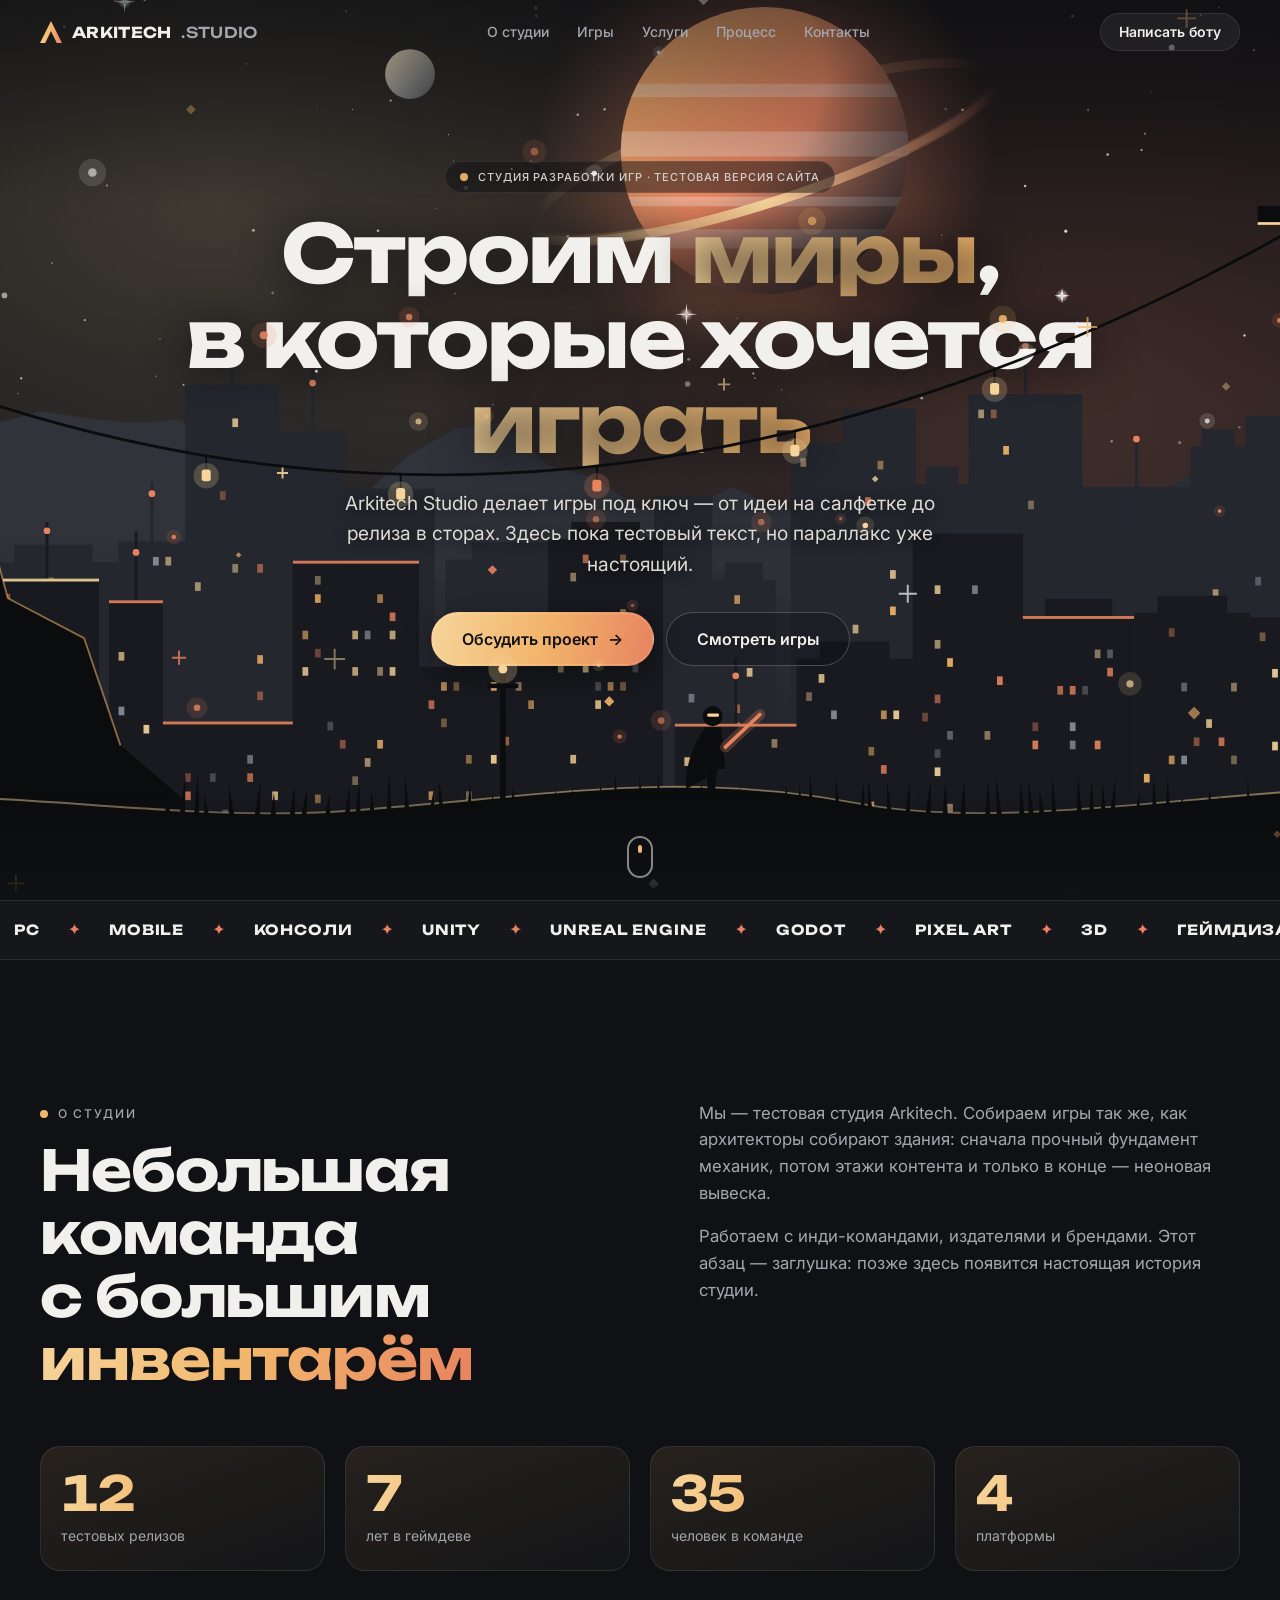
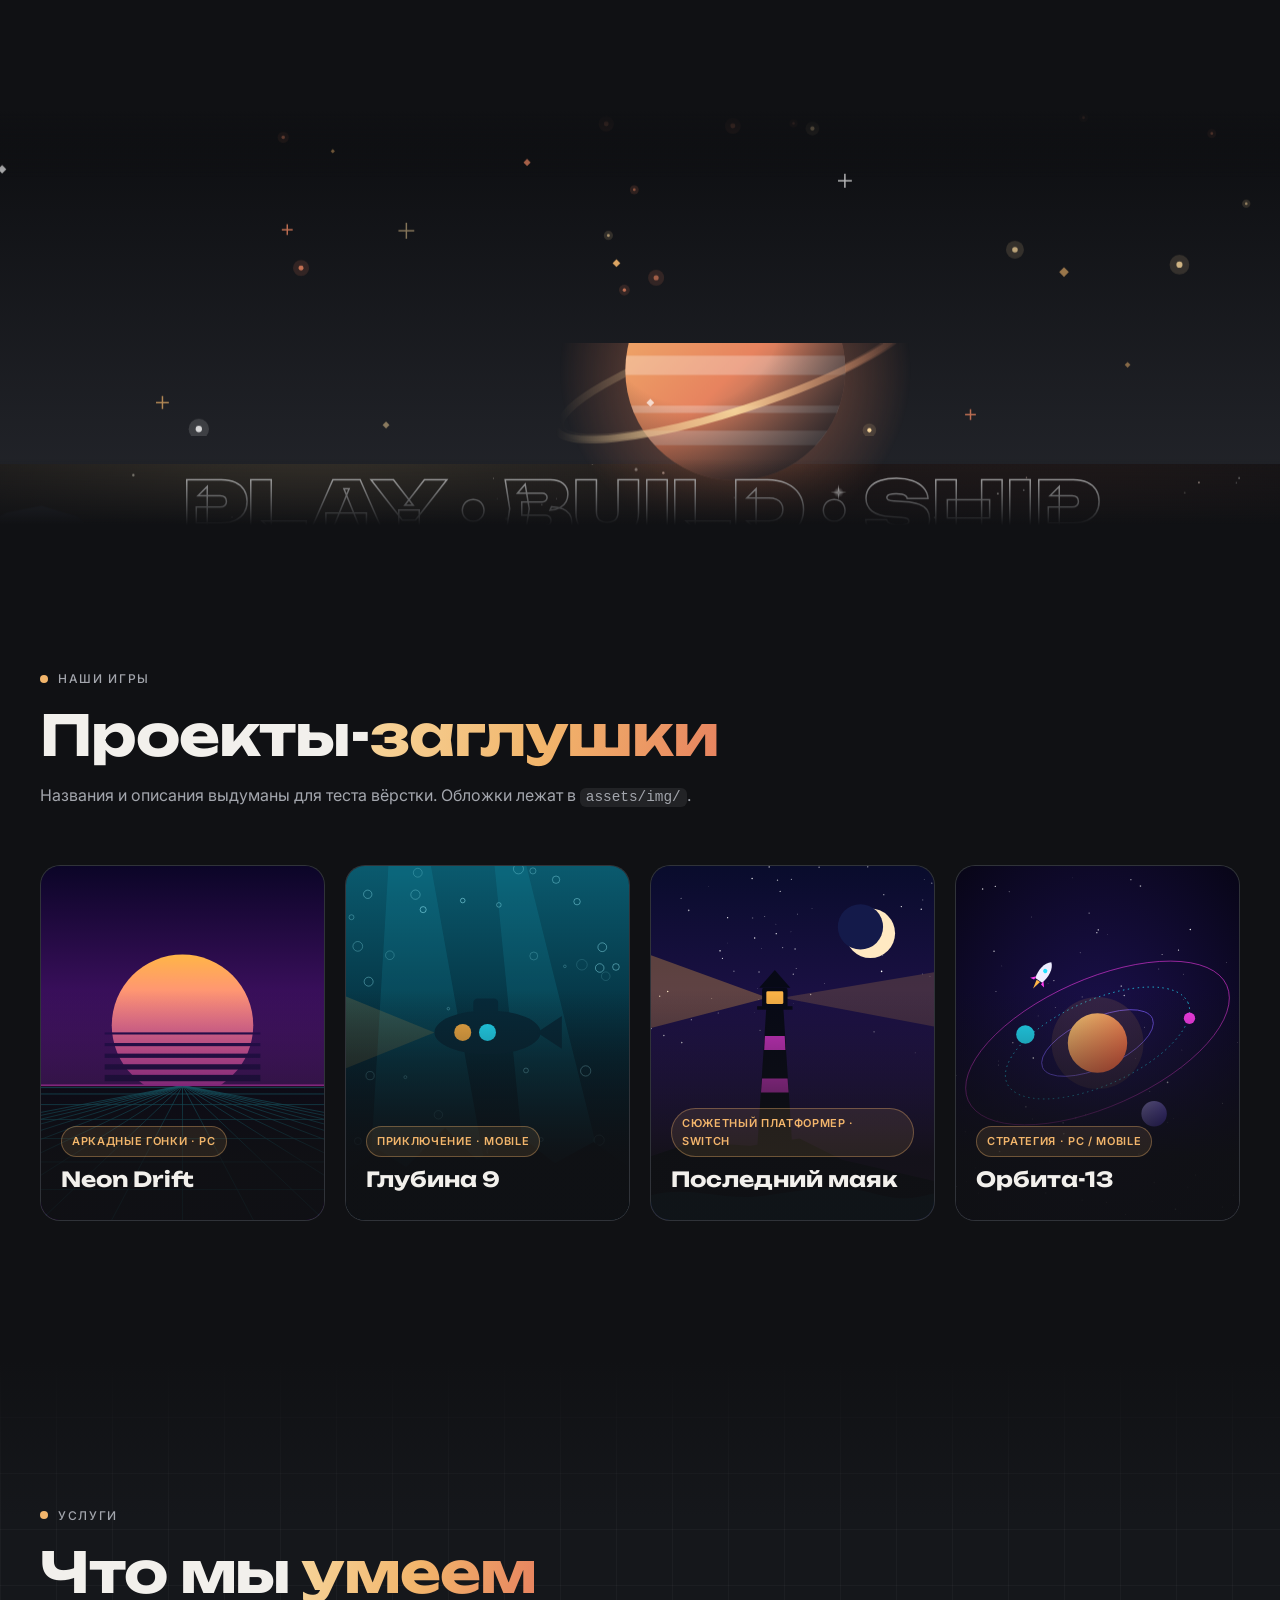
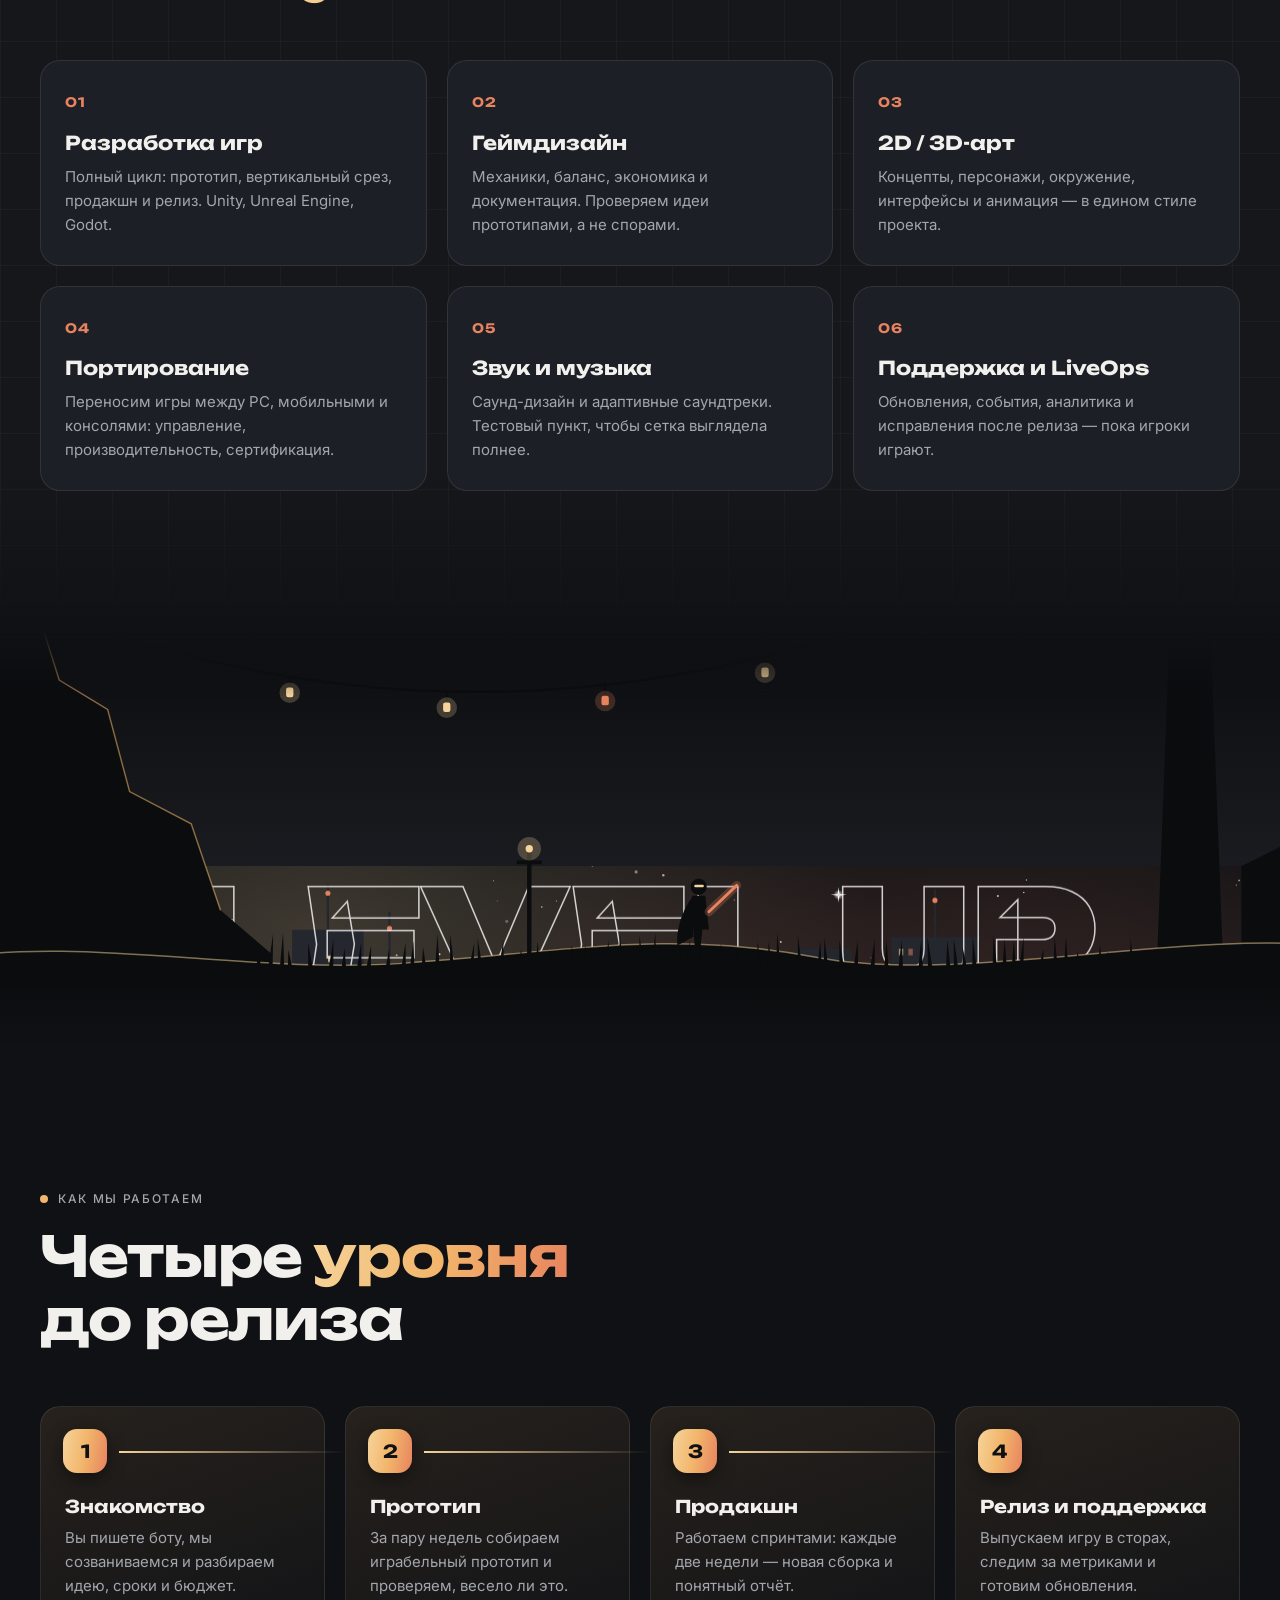
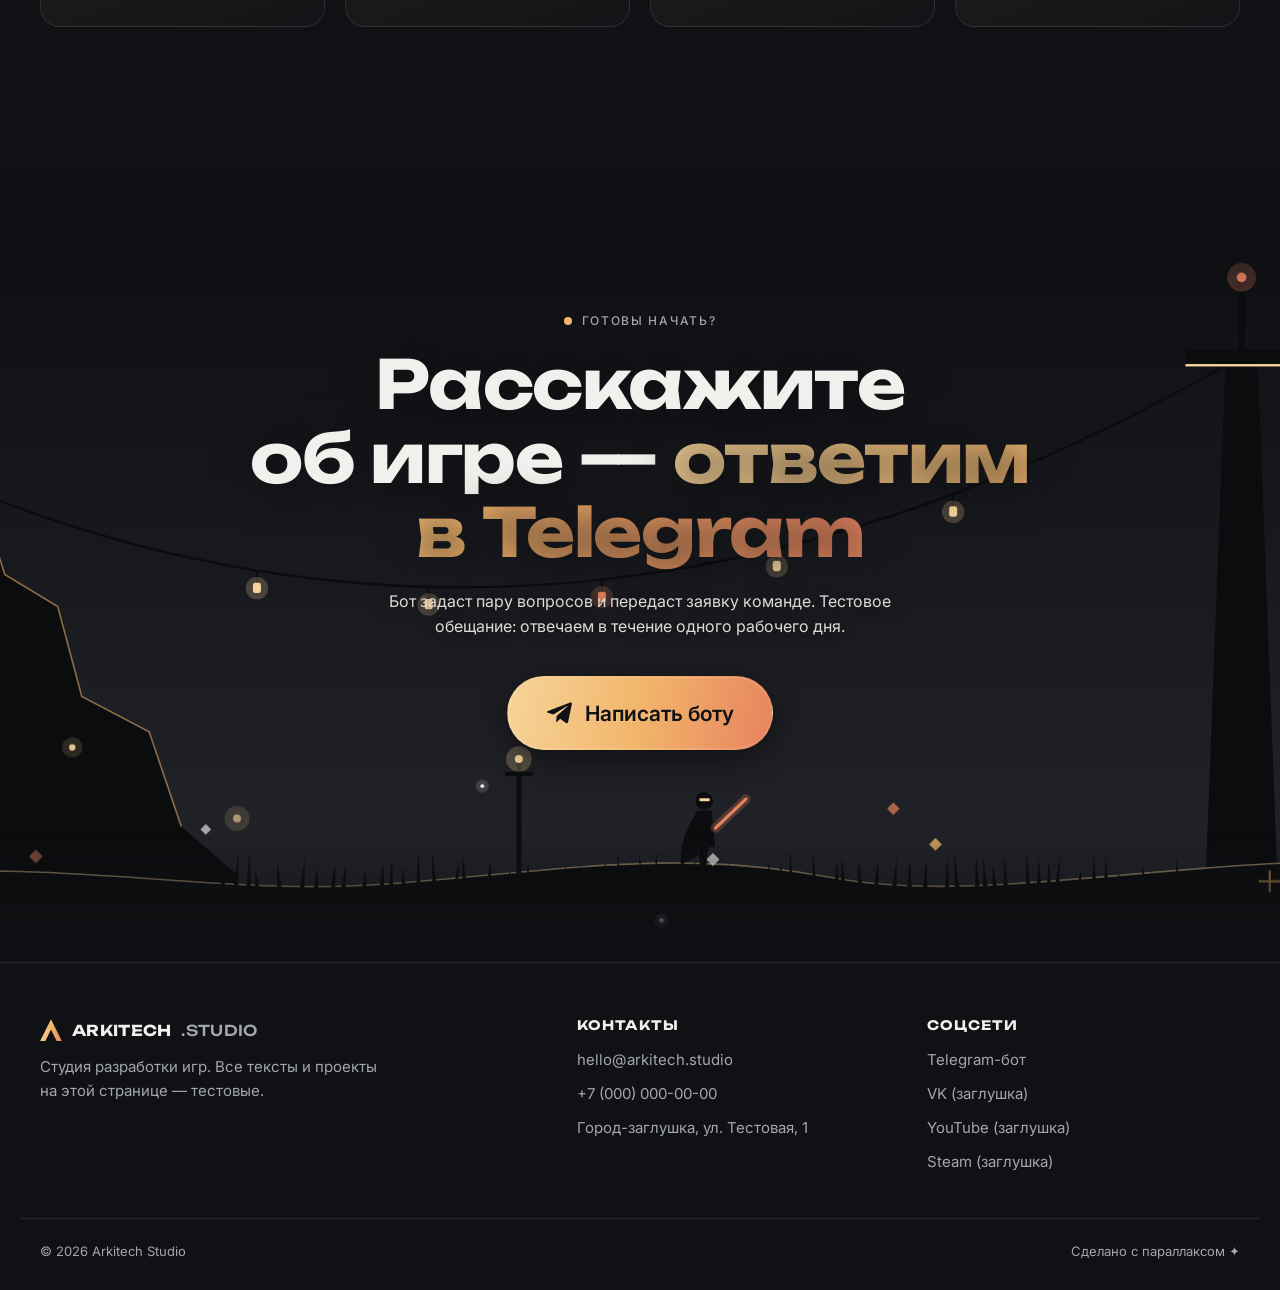
==== commit c0b5526b: "Тест: спокойная палитра вместо неона и усиленный параллакс - Цвета: графит + тёплые акценты (янтарь," ====
--- a/index.html
+++ b/index.html
@@ -5,7 +5,7 @@
   <meta name="viewport" content="width=device-width, initial-scale=1, viewport-fit=cover">
   <title>Arkitech Studio — студия разработки игр</title>
   <meta name="description" content="Arkitech Studio — студия разработки игр: полный цикл, геймдизайн, 2D/3D-арт и портирование. Тестовая версия сайта.">
-  <meta name="theme-color" content="#07060f">
+  <meta name="theme-color" content="#101114">
   <link rel="canonical" href="https://arkitech.studio/">
 
   <!-- Open Graph / превью в соцсетях -->
@@ -101,7 +101,7 @@
     </section>
 
     <!-- Параллакс-разделитель 1 -->
-    <div class="divider scene" data-parallax data-strength="0.4" aria-hidden="true">
+    <div class="divider scene" data-parallax data-strength="0.65" aria-hidden="true">
       <img class="layer" data-layer="bg" data-depth="0.05" alt="" loading="lazy">
       <img class="layer" data-layer="far" data-depth="0.3" alt="" loading="lazy">
       <p class="divider__text" data-depth="0.6">PLAY · BUILD · SHIP</p>
@@ -196,7 +196,7 @@
     </section>
 
     <!-- Параллакс-разделитель 2 -->
-    <div class="divider scene" data-parallax data-strength="0.4" aria-hidden="true">
+    <div class="divider scene" data-parallax data-strength="0.65" aria-hidden="true">
       <img class="layer" data-layer="bg" data-depth="0.05" alt="" loading="lazy">
       <img class="layer" data-layer="mid" data-depth="0.45" alt="" loading="lazy">
       <p class="divider__text divider__text--big" data-depth="0.7">LEVEL UP</p>
@@ -236,7 +236,7 @@
     </section>
 
     <!-- ============ 7. ФИНАЛЬНЫЙ ПРИЗЫВ ============ -->
-    <section class="cta scene" id="contact" data-parallax data-strength="0.4">
+    <section class="cta scene" id="contact" data-parallax data-strength="0.65">
       <img class="layer" data-layer="bg" data-depth="0.05" alt="" loading="lazy">
       <img class="layer" data-layer="far" data-depth="0.3" alt="" loading="lazy">
       <img class="layer" data-layer="fg" data-depth="1" alt="" loading="lazy">
--- a/css/style.css
+++ b/css/style.css
@@ -4,18 +4,27 @@
    Меняйте оформление здесь, а не по всему файлу.
    ===================================================================== */
 :root {
-  /* Цвета */
-  --bg: #07060f;            /* основной фон */
-  --bg-alt: #0c0a1c;        /* фон чередующихся секций */
-  --surface: #131029;       /* карточки */
+  /* Цвета — спокойная тема: графит + тёплый акцент */
+  --bg: #101114;            /* основной фон */
+  --bg-rgb: 16 17 20;       /* тот же фон в виде чисел — для полупрозрачных подложек */
+  --bg-alt: #15171b;        /* фон чередующихся секций */
+  --surface: #1c1f25;       /* карточки */
+  --surface-hover: #23262d; /* карточка при наведении */
   --border: rgba(255, 255, 255, .09);
-  --text: #f1eeff;          /* основной текст */
-  --muted: #a39fc4;         /* второстепенный текст */
-  --cyan: #22e3ff;          /* неон 1 */
-  --magenta: #ff3df0;       /* неон 2 */
-  --violet: #7b5cff;        /* неон 3 */
-  --amber: #ffb547;         /* тёплый акцент */
-  --grad: linear-gradient(100deg, var(--cyan), var(--violet) 55%, var(--magenta));
+  --text: #f2f0ec;          /* основной текст */
+  --text-soft: #dedbd5;     /* текст поверх картинок */
+  --muted: #a3a6ad;         /* второстепенный текст */
+  --ink: #101114;           /* текст на акцентных кнопках */
+  --accent: #f2b56b;        /* основной акцент (янтарь) */
+  --accent-2: #e7835f;      /* второй акцент (терракота) */
+  --accent-3: #f6d49a;      /* светлый акцент (песок) */
+  --accent-soft: rgba(242, 181, 107, .1);   /* заливка плашек */
+  --accent-line: rgba(242, 181, 107, .35);  /* обводка плашек */
+  --grid: rgba(255, 255, 255, .03);         /* сетка на фоне секций */
+  --shadow: rgba(0, 0, 0, .45);             /* мягкая тень вместо неонового свечения */
+  --scene-top: #0c0d10;     /* фон сцен параллакса, пока не загрузились слои */
+  --scene-bottom: #24262c;
+  --grad: linear-gradient(100deg, var(--accent-3), var(--accent) 50%, var(--accent-2));
 
   /* Шрифты */
   --font-display: "Unbounded", "Arial Black", system-ui, sans-serif;
@@ -43,8 +52,8 @@
 h1, h2, h3, h4, p, ul, ol { margin: 0; padding: 0; }
 ul, ol { list-style: none; }
 code { font-size: .9em; padding: .1em .4em; border-radius: 6px; background: rgba(255, 255, 255, .08); }
-:focus-visible { outline: 2px solid var(--cyan); outline-offset: 3px; border-radius: 6px; }
-::selection { background: var(--magenta); color: #fff; }
+:focus-visible { outline: 2px solid var(--accent); outline-offset: 3px; border-radius: 6px; }
+::selection { background: var(--accent-2); color: #fff; }
 
 .container { width: 100%; max-width: calc(var(--container) + var(--gutter) * 2); margin-inline: auto; padding-inline: var(--gutter); }
 .grad { background: var(--grad); -webkit-background-clip: text; background-clip: text; color: transparent; }
@@ -55,14 +64,14 @@
   font: 500 12px/1.3 var(--font-body); letter-spacing: .14em; text-transform: uppercase; color: var(--muted);
   margin-bottom: 18px;
 }
-.dot { width: 8px; height: 8px; flex: none; border-radius: 50%; background: var(--cyan); box-shadow: 0 0 12px var(--cyan); animation: pulse 2.4s ease-in-out infinite; }
+.dot { width: 8px; height: 8px; flex: none; border-radius: 50%; background: var(--accent); animation: pulse 2.4s ease-in-out infinite; }
 .title { font: 700 clamp(1.7rem, 4.6vw + .4rem, 3.5rem)/1.12 var(--font-display); letter-spacing: -.02em; text-wrap: balance; }
 .section { padding-block: var(--section-pad); position: relative; }
 .section--alt {
   background:
     linear-gradient(var(--bg), transparent 18%, transparent 82%, var(--bg)),
-    linear-gradient(rgba(123, 92, 255, .07) 1px, transparent 1px) 0 0 / 56px 56px,
-    linear-gradient(90deg, rgba(123, 92, 255, .07) 1px, transparent 1px) 0 0 / 56px 56px,
+    linear-gradient(var(--grid) 1px, transparent 1px) 0 0 / 56px 56px,
+    linear-gradient(90deg, var(--grid) 1px, transparent 1px) 0 0 / 56px 56px,
     var(--bg-alt);
 }
 .section__head { max-width: 760px; margin-bottom: clamp(32px, 5vw, 56px); }
@@ -76,16 +85,16 @@
   transition: transform .25s var(--ease), box-shadow .25s var(--ease), background-color .25s, border-color .25s;
 }
 .btn--small { padding: 11px 18px; font-size: 14px; background: rgba(255, 255, 255, .06); border-color: var(--border); }
-.btn--small:hover { border-color: var(--cyan); box-shadow: 0 0 20px rgba(34, 227, 255, .35); }
-.btn--primary { background: var(--grad); color: #07060f; box-shadow: 0 8px 30px rgba(123, 92, 255, .45), 0 0 0 1px rgba(255, 255, 255, .15) inset; }
+.btn--small:hover { border-color: var(--accent); box-shadow: 0 6px 20px var(--shadow); }
+.btn--primary { background: var(--grad); color: var(--ink); box-shadow: 0 8px 30px var(--shadow), 0 0 0 1px rgba(255, 255, 255, .15) inset; }
 .btn--primary::after { /* блик */
   content: ""; position: absolute; top: 0; bottom: 0; left: 0; width: 40%;
   background: linear-gradient(100deg, transparent, rgba(255, 255, 255, .55), transparent);
   transform: translateX(-160%) skewX(-18deg); animation: shine 4.5s var(--ease) infinite;
 }
-.btn--primary:hover { transform: translateY(-3px); box-shadow: 0 14px 44px rgba(255, 61, 240, .5), 0 0 0 1px rgba(255, 255, 255, .3) inset; }
-.btn--ghost { border-color: rgba(255, 255, 255, .22); background: rgba(7, 6, 15, .35); backdrop-filter: blur(6px); -webkit-backdrop-filter: blur(6px); }
-.btn--ghost:hover { border-color: var(--cyan); transform: translateY(-3px); }
+.btn--primary:hover { transform: translateY(-3px); box-shadow: 0 14px 44px var(--shadow), 0 0 0 1px rgba(255, 255, 255, .3) inset; }
+.btn--ghost { border-color: rgba(255, 255, 255, .22); background: rgb(var(--bg-rgb) / .35); backdrop-filter: blur(6px); -webkit-backdrop-filter: blur(6px); }
+.btn--ghost:hover { border-color: var(--accent); transform: translateY(-3px); }
 .btn--big { padding: 18px 30px; font-size: 16px; }
 .btn--huge { padding: 22px 38px; font-size: clamp(17px, 2.2vw, 21px); }
 .btn:active { transform: translateY(0) scale(.98); }
@@ -96,7 +105,7 @@
 /* ---------- 1. Шапка ---------- */
 .header { position: fixed; inset: 0 0 auto; z-index: 50; padding-top: env(safe-area-inset-top); }
 /* Размытый фон — на псевдоэлементе: backdrop-filter на самой шапке сломал бы position: fixed у мобильного меню */
-.header::before { content: ""; position: absolute; inset: 0; z-index: -1; background: rgba(7, 6, 15, .78); backdrop-filter: blur(14px); -webkit-backdrop-filter: blur(14px); box-shadow: 0 1px 0 var(--border); opacity: 0; transition: opacity .3s; }
+.header::before { content: ""; position: absolute; inset: 0; z-index: -1; background: rgb(var(--bg-rgb) / .78); backdrop-filter: blur(14px); -webkit-backdrop-filter: blur(14px); box-shadow: 0 1px 0 var(--border); opacity: 0; transition: opacity .3s; }
 .header.is-scrolled::before, .menu-open .header::before { opacity: 1; }
 .header__inner { display: flex; align-items: center; gap: 16px; height: var(--header-h); }
 .logo { display: inline-flex; align-items: center; gap: 10px; font: 700 15px/1 var(--font-display); letter-spacing: .02em; margin-right: auto; }
@@ -112,14 +121,14 @@
 .nav {
   position: fixed; inset: calc(var(--header-h) + env(safe-area-inset-top)) 0 0; z-index: -1;
   display: flex; flex-direction: column; gap: 4px; padding: 24px var(--gutter) 40px;
-  background: rgba(7, 6, 15, .97);
+  background: rgb(var(--bg-rgb) / .97);
   opacity: 0; visibility: hidden; transform: translateY(-12px);
   transition: opacity .3s, transform .3s var(--ease), visibility .3s;
 }
 .menu-open .nav { opacity: 1; visibility: visible; transform: none; }
 .menu-open { overflow: hidden; }
 .nav a:not(.btn) { padding: 14px 0; font: 700 22px/1.2 var(--font-display); border-bottom: 1px solid var(--border); }
-.nav__bot { margin-top: 24px; padding: 18px; font-size: 16px; background: var(--grad); color: #07060f; border: 0; }
+.nav__bot { margin-top: 24px; padding: 18px; font-size: 16px; background: var(--grad); color: var(--ink); border: 0; }
 
 @media (min-width: 900px) {
   .burger, .nav__bot { display: none; }
@@ -136,7 +145,7 @@
    .scene — контейнер, .layer — слой-картинка. Слои крупнее сцены (с запасом),
    чтобы при сдвиге не появлялись пустые края. Картинка любого формата
    (SVG/PNG/WebP) вписывается через object-fit: cover и прижимается к низу. */
-.scene { position: relative; overflow: hidden; isolation: isolate; background: linear-gradient(#04030b, #27104f); }
+.scene { position: relative; overflow: hidden; isolation: isolate; background: linear-gradient(var(--scene-top), var(--scene-bottom)); }
 .layer {
   position: absolute; left: -5%; top: -12%; width: 110%; height: 115%; max-width: none;
   object-fit: cover; object-position: 50% 100%;
@@ -149,31 +158,31 @@
   content: ""; position: absolute; inset: 0; pointer-events: none;
   background: linear-gradient(var(--bg), transparent 16%, transparent 84%, var(--bg));
 }
-.hero.scene::after { background: linear-gradient(rgba(7, 6, 15, .55), transparent 22%, transparent 88%, var(--bg)); }
+.hero.scene::after { background: linear-gradient(rgb(var(--bg-rgb) / .55), transparent 22%, transparent 88%, var(--bg)); }
 
 /* ---------- 2. Первый экран ---------- */
 .hero { min-height: 100vh; min-height: 100svh; display: flex; align-items: center; }
 .hero__content { position: relative; text-align: center; padding-top: calc(var(--header-h) + 24px); padding-bottom: 18vh; will-change: transform, opacity; }
-.hero__content .eyebrow { color: #d6d2f5; padding: 8px 14px; border: 1px solid var(--border); border-radius: 999px; background: rgba(7, 6, 15, .5); letter-spacing: .08em; font-size: 11px; }
-.hero__title { font: 700 clamp(1.85rem, 6vw + .4rem, 5rem)/1.06 var(--font-display); letter-spacing: -.025em; text-shadow: 0 4px 40px rgba(7, 6, 15, .8); }
-.hero__title .grad { background-size: 200% 100%; animation: hue 6s ease-in-out infinite alternate; filter: drop-shadow(0 0 22px rgba(123, 92, 255, .55)); }
-.hero__lead { max-width: 620px; margin: 22px auto 0; font-size: clamp(1rem, 1.2vw + .7rem, 1.2rem); color: #dcd8f5; text-shadow: 0 2px 16px rgba(7, 6, 15, .9); }
+.hero__content .eyebrow { color: var(--text-soft); padding: 8px 14px; border: 1px solid var(--border); border-radius: 999px; background: rgb(var(--bg-rgb) / .5); letter-spacing: .08em; font-size: 11px; }
+.hero__title { font: 700 clamp(1.85rem, 6vw + .4rem, 5rem)/1.06 var(--font-display); letter-spacing: -.025em; text-shadow: 0 4px 40px rgb(var(--bg-rgb) / .8); }
+.hero__title .grad { background-size: 200% 100%; animation: hue 6s ease-in-out infinite alternate; }
+.hero__lead { max-width: 620px; margin: 22px auto 0; font-size: clamp(1rem, 1.2vw + .7rem, 1.2rem); color: var(--text-soft); text-shadow: 0 2px 16px rgb(var(--bg-rgb) / .9); }
 .hero__actions { display: flex; flex-direction: column; gap: 12px; margin-top: 32px; }
 @media (min-width: 560px) { .hero__actions { flex-direction: row; justify-content: center; } }
 .scroll-hint { position: absolute; left: 50%; bottom: calc(22px + env(safe-area-inset-bottom)); z-index: 2; width: 26px; height: 42px; margin-left: -13px; border: 2px solid rgba(255, 255, 255, .5); border-radius: 14px; }
-.scroll-hint span { position: absolute; left: 50%; top: 7px; width: 4px; height: 8px; margin-left: -2px; border-radius: 2px; background: var(--cyan); animation: wheel 1.8s var(--ease) infinite; }
+.scroll-hint span { position: absolute; left: 50%; top: 7px; width: 4px; height: 8px; margin-left: -2px; border-radius: 2px; background: var(--accent); animation: wheel 1.8s var(--ease) infinite; }
 
 /* ---------- Бегущая строка ---------- */
 .marquee { overflow: hidden; border-block: 1px solid var(--border); background: var(--bg-alt); }
 .marquee__track { display: flex; align-items: center; gap: 28px; width: max-content; padding: 16px 14px; animation: marquee 32s linear infinite; }
 .marquee span { font: 700 14px/1 var(--font-display); text-transform: uppercase; letter-spacing: .06em; white-space: nowrap; }
-.marquee i { font-style: normal; color: var(--magenta); }
+.marquee i { font-style: normal; color: var(--accent-2); }
 
 /* ---------- 3. О студии ---------- */
 .about { display: grid; gap: 28px; }
 .about__text { display: grid; gap: 16px; color: var(--muted); font-size: 1.05rem; align-content: start; }
 .stats { display: grid; grid-template-columns: 1fr 1fr; gap: 12px; }
-.stats li { padding: 22px 20px; border: 1px solid var(--border); border-radius: var(--radius); background: linear-gradient(160deg, rgba(123, 92, 255, .14), rgba(255, 255, 255, .02)); }
+.stats li { padding: 22px 20px; border: 1px solid var(--border); border-radius: var(--radius); background: linear-gradient(160deg, var(--accent-soft), rgba(255, 255, 255, .02)); }
 .stats b { display: block; font: 700 clamp(2rem, 5vw, 3rem)/1 var(--font-display); background: var(--grad); -webkit-background-clip: text; background-clip: text; color: transparent; font-variant-numeric: tabular-nums; }
 .stats span { display: block; margin-top: 8px; font-size: 14px; color: var(--muted); }
 @media (min-width: 900px) {
@@ -187,7 +196,7 @@
   position: absolute; inset: 0; display: grid; place-items: center; text-align: center; padding-inline: 12px;
   font: 900 clamp(1.2rem, 6.2vw, 6.5rem)/1 var(--font-display); letter-spacing: -.02em; white-space: nowrap;
   color: transparent; -webkit-text-stroke: 1.5px rgba(255, 255, 255, .8);
-  text-shadow: 0 0 40px rgba(34, 227, 255, .35); will-change: transform;
+  will-change: transform;
 }
 
 .divider__text--big { font-size: clamp(2.4rem, 12vw, 11rem); }   /* для коротких надписей */
@@ -204,15 +213,15 @@
   transition: transform .35s var(--ease), box-shadow .35s var(--ease), border-color .35s, opacity .7s var(--ease), translate .7s var(--ease);
 }
 .game__img { position: absolute; inset: 0; width: 100%; height: 100%; object-fit: cover; transition: transform .7s var(--ease); }
-.game::after { content: ""; position: absolute; inset: 0; background: linear-gradient(transparent 35%, rgba(7, 6, 15, .92) 82%); pointer-events: none; }
+.game::after { content: ""; position: absolute; inset: 0; background: linear-gradient(transparent 35%, rgb(var(--bg-rgb) / .92) 82%); pointer-events: none; }
 .game__body { position: absolute; inset: auto 0 0; z-index: 1; padding: 20px; }
 .game h3 { font: 700 1.3rem/1.2 var(--font-display); margin: 10px 0 8px; }
-.game p { font-size: 14px; line-height: 1.5; color: #cfcbe8; }
-.tag { display: inline-block; padding: 6px 10px; border-radius: 999px; font-size: 11px; font-weight: 600; letter-spacing: .06em; text-transform: uppercase; color: var(--cyan); background: rgba(34, 227, 255, .1); border: 1px solid rgba(34, 227, 255, .3); }
+.game p { font-size: 14px; line-height: 1.5; color: var(--text-soft); }
+.tag { display: inline-block; padding: 6px 10px; border-radius: 999px; font-size: 11px; font-weight: 600; letter-spacing: .06em; text-transform: uppercase; color: var(--accent); background: var(--accent-soft); border: 1px solid var(--accent-line); }
 @media (hover: hover) {
   .game p { max-height: 0; opacity: 0; overflow: hidden; transition: max-height .45s var(--ease), opacity .35s; }
   .game:hover p, .game:focus-visible p { max-height: 8em; opacity: 1; }
-  .game:hover, .game:focus-visible { border-color: rgba(255, 61, 240, .6); box-shadow: 0 24px 60px rgba(123, 92, 255, .35), 0 0 0 1px rgba(255, 61, 240, .35); translate: 0 -8px; }
+  .game:hover, .game:focus-visible { border-color: var(--accent-line); box-shadow: 0 24px 60px var(--shadow); translate: 0 -8px; }
   .game:hover .game__img { transform: scale(1.08); }
 }
 
@@ -220,31 +229,31 @@
 .services { display: grid; gap: 14px; }
 @media (min-width: 640px) { .services { grid-template-columns: 1fr 1fr; gap: 20px; } }
 @media (min-width: 1000px) { .services { grid-template-columns: repeat(3, 1fr); } }
-.service { position: relative; padding: 28px 24px; border-radius: var(--radius); background: rgba(19, 16, 41, .8); border: 1px solid var(--border); overflow: hidden; transition: border-color .3s, opacity .7s var(--ease), translate .7s var(--ease), background-color .3s; }
+.service { position: relative; padding: 28px 24px; border-radius: var(--radius); background: var(--surface); border: 1px solid var(--border); overflow: hidden; transition: border-color .3s, opacity .7s var(--ease), translate .7s var(--ease), background-color .3s; }
 .service::before { content: ""; position: absolute; left: 0; top: 0; width: 100%; height: 3px; background: var(--grad); transform: scaleX(0); transform-origin: left; transition: transform .45s var(--ease); }
-.service:hover { border-color: rgba(123, 92, 255, .55); background: rgba(28, 22, 62, .9); }
+.service:hover { border-color: var(--accent-line); background: var(--surface-hover); }
 .service:hover::before { transform: scaleX(1); }
-.service__num { font: 700 13px/1 var(--font-display); color: var(--magenta); letter-spacing: .08em; }
+.service__num { font: 700 13px/1 var(--font-display); color: var(--accent-2); letter-spacing: .08em; }
 .service h3 { font: 700 1.2rem/1.25 var(--font-display); margin: 16px 0 10px; }
 .service p { color: var(--muted); font-size: 15px; }
 
 /* ---------- 6. Процесс ---------- */
 .steps { display: grid; gap: 14px; counter-reset: step; }
-.step { position: relative; padding: 24px 24px 24px 84px; border-radius: var(--radius); border: 1px solid var(--border); background: linear-gradient(160deg, rgba(34, 227, 255, .07), rgba(255, 255, 255, .015)); }
-.step__num { position: absolute; left: 22px; top: 22px; width: 44px; height: 44px; display: grid; place-items: center; border-radius: 14px; font: 700 18px/1 var(--font-display); color: #07060f; background: var(--grad); box-shadow: 0 0 24px rgba(123, 92, 255, .5); }
+.step { position: relative; padding: 24px 24px 24px 84px; border-radius: var(--radius); border: 1px solid var(--border); background: linear-gradient(160deg, var(--accent-soft), rgba(255, 255, 255, .015)); }
+.step__num { position: absolute; left: 22px; top: 22px; width: 44px; height: 44px; display: grid; place-items: center; border-radius: 14px; font: 700 18px/1 var(--font-display); color: var(--ink); background: var(--grad); box-shadow: 0 6px 18px var(--shadow); }
 .step h3 { font: 700 1.1rem/1.3 var(--font-display); margin-bottom: 8px; }
 .step p { color: var(--muted); font-size: 15px; }
 @media (min-width: 900px) {
   .steps { grid-template-columns: repeat(4, 1fr); gap: 20px; }
   .step { padding: 88px 24px 28px; }
-  .step:not(:last-child)::after { content: ""; position: absolute; top: 44px; left: 78px; right: -22px; height: 2px; background: linear-gradient(90deg, var(--violet), transparent); }
+  .step:not(:last-child)::after { content: ""; position: absolute; top: 44px; left: 78px; right: -22px; height: 2px; background: linear-gradient(90deg, var(--accent-3), transparent); }
 }
 
 /* ---------- 7. Финальный призыв ---------- */
 .cta { min-height: 88vh; display: flex; align-items: center; padding-block: var(--section-pad) calc(var(--section-pad) + 8vh); }
 .cta__content { position: relative; z-index: 1; text-align: center; }
-.cta__title { max-width: 900px; margin-inline: auto; font: 700 clamp(1.8rem, 5.4vw + .4rem, 4.2rem)/1.1 var(--font-display); letter-spacing: -.02em; text-wrap: balance; text-shadow: 0 4px 40px rgba(7, 6, 15, .8); }
-.cta__lead { max-width: 560px; margin: 20px auto 36px; color: #dcd8f5; text-shadow: 0 2px 16px rgba(7, 6, 15, .9); }
+.cta__title { max-width: 900px; margin-inline: auto; font: 700 clamp(1.8rem, 5.4vw + .4rem, 4.2rem)/1.1 var(--font-display); letter-spacing: -.02em; text-wrap: balance; text-shadow: 0 4px 40px rgb(var(--bg-rgb) / .8); }
+.cta__lead { max-width: 560px; margin: 20px auto 36px; color: var(--text-soft); text-shadow: 0 2px 16px rgb(var(--bg-rgb) / .9); }
 .cta .btn--huge { animation: glow 3s ease-in-out infinite; }
 
 /* ---------- 8. Подвал ---------- */
@@ -256,7 +265,7 @@
 .footer h4 { font: 700 13px/1 var(--font-display); letter-spacing: .08em; text-transform: uppercase; margin-bottom: 16px; }
 .footer__list { display: grid; gap: 10px; color: var(--muted); }
 .footer__list a { transition: color .2s; }
-.footer__list a:hover { color: var(--cyan); }
+.footer__list a:hover { color: var(--accent); }
 .footer__bottom { display: flex; flex-wrap: wrap; justify-content: space-between; gap: 8px; margin-top: 44px; padding-top: 22px; border-top: 1px solid var(--border); color: var(--muted); font-size: 13px; }
 @media (max-width: 767px) { .footer { padding-bottom: calc(100px + env(safe-area-inset-bottom)); } } /* место под плавающую кнопку */
 
@@ -264,8 +273,8 @@
 .fab {
   position: fixed; z-index: 40; left: 16px; right: 16px; bottom: calc(14px + env(safe-area-inset-bottom));
   display: flex; align-items: center; justify-content: center; gap: 10px; padding: 17px 20px; border-radius: 999px;
-  font: 600 16px/1 var(--font-body); color: #07060f; background: var(--grad);
-  box-shadow: 0 10px 36px rgba(123, 92, 255, .6), 0 0 0 1px rgba(255, 255, 255, .2) inset;
+  font: 600 16px/1 var(--font-body); color: var(--ink); background: var(--grad);
+  box-shadow: 0 10px 36px var(--shadow), 0 0 0 1px rgba(255, 255, 255, .2) inset;
   opacity: 0; visibility: hidden; transform: translateY(120%);
   transition: transform .45s var(--ease), opacity .3s, visibility .45s;
 }
@@ -283,7 +292,7 @@
 @keyframes hue { to { background-position: 100% 0; } }
 @keyframes wheel { 0% { opacity: 0; transform: translateY(-2px); } 30% { opacity: 1; } 100% { opacity: 0; transform: translateY(14px); } }
 @keyframes marquee { to { transform: translateX(-50%); } }
-@keyframes glow { 50% { box-shadow: 0 10px 60px rgba(255, 61, 240, .65), 0 0 0 1px rgba(255, 255, 255, .3) inset; } }
+@keyframes glow { 50% { box-shadow: 0 10px 60px var(--shadow), 0 0 0 1px rgba(255, 255, 255, .3) inset; } }
 
 /* ---------- Уважение к prefers-reduced-motion ---------- */
 @media (prefers-reduced-motion: reduce) {
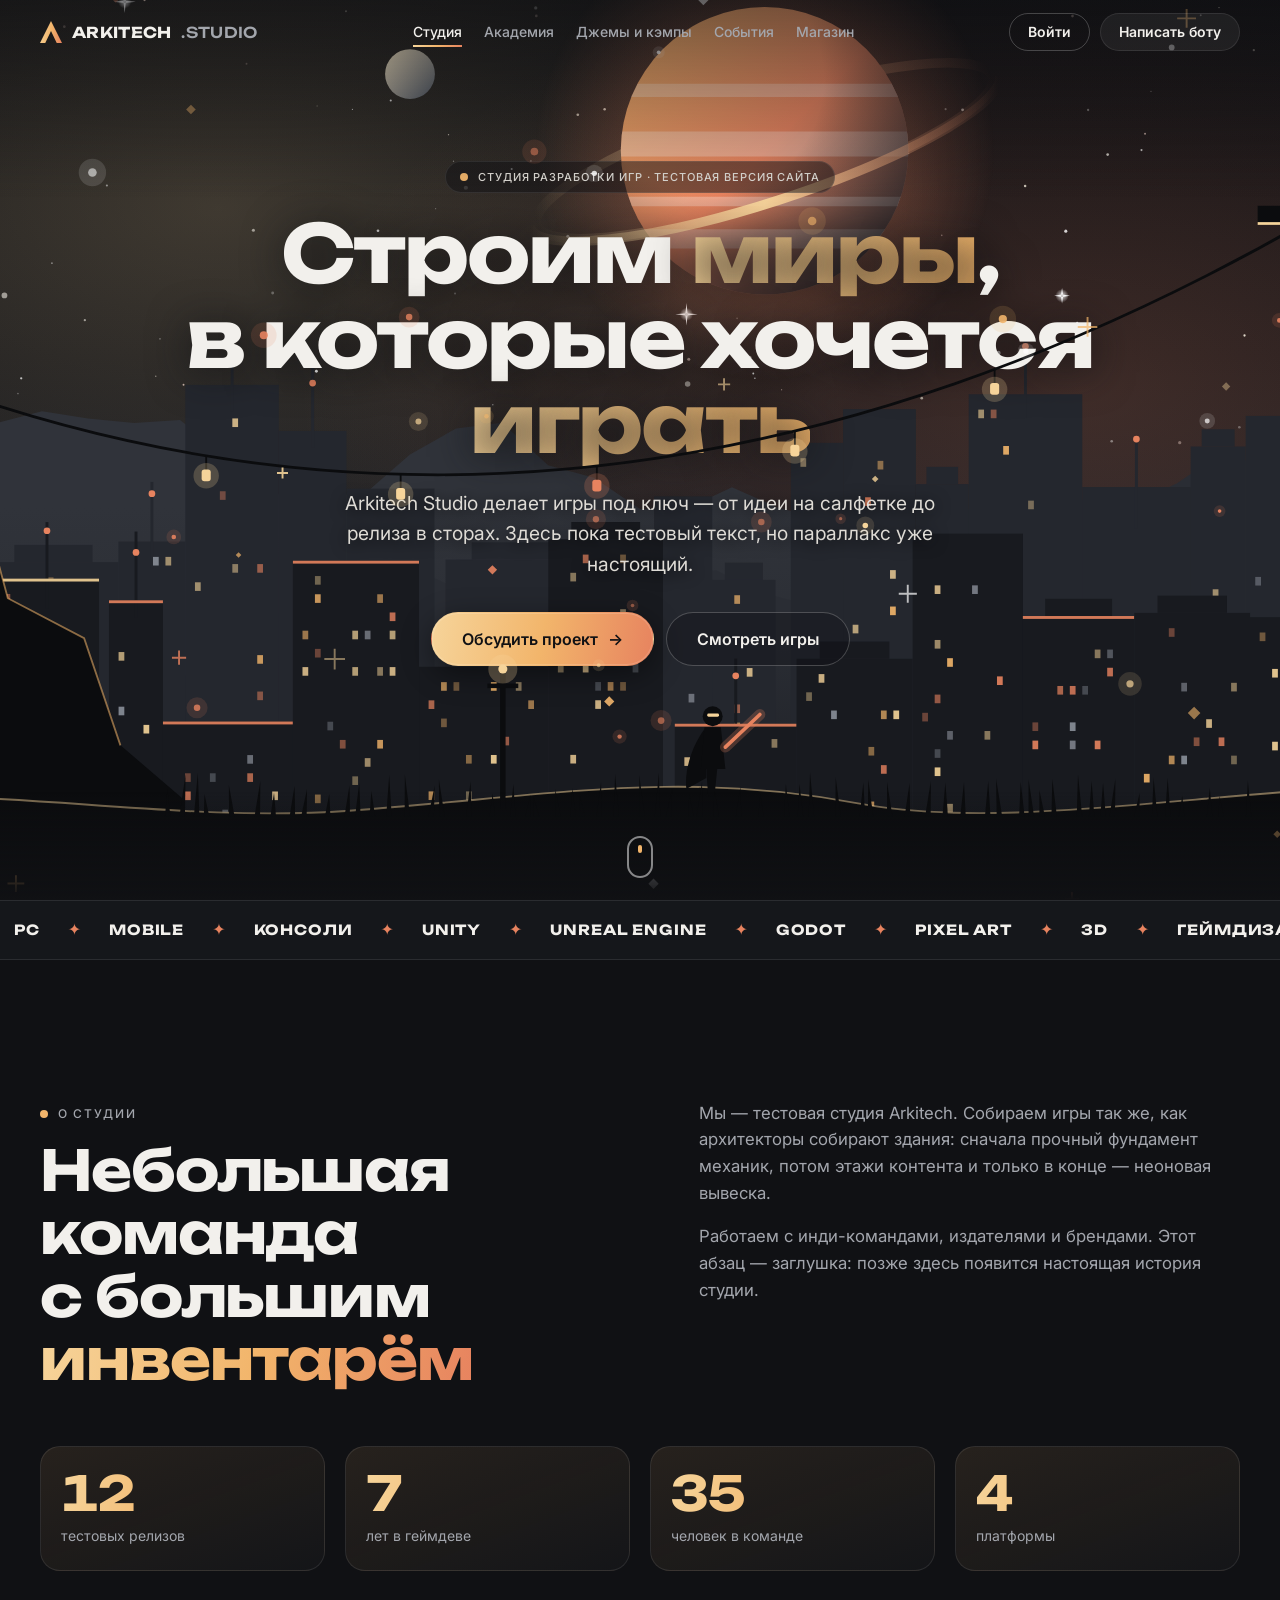
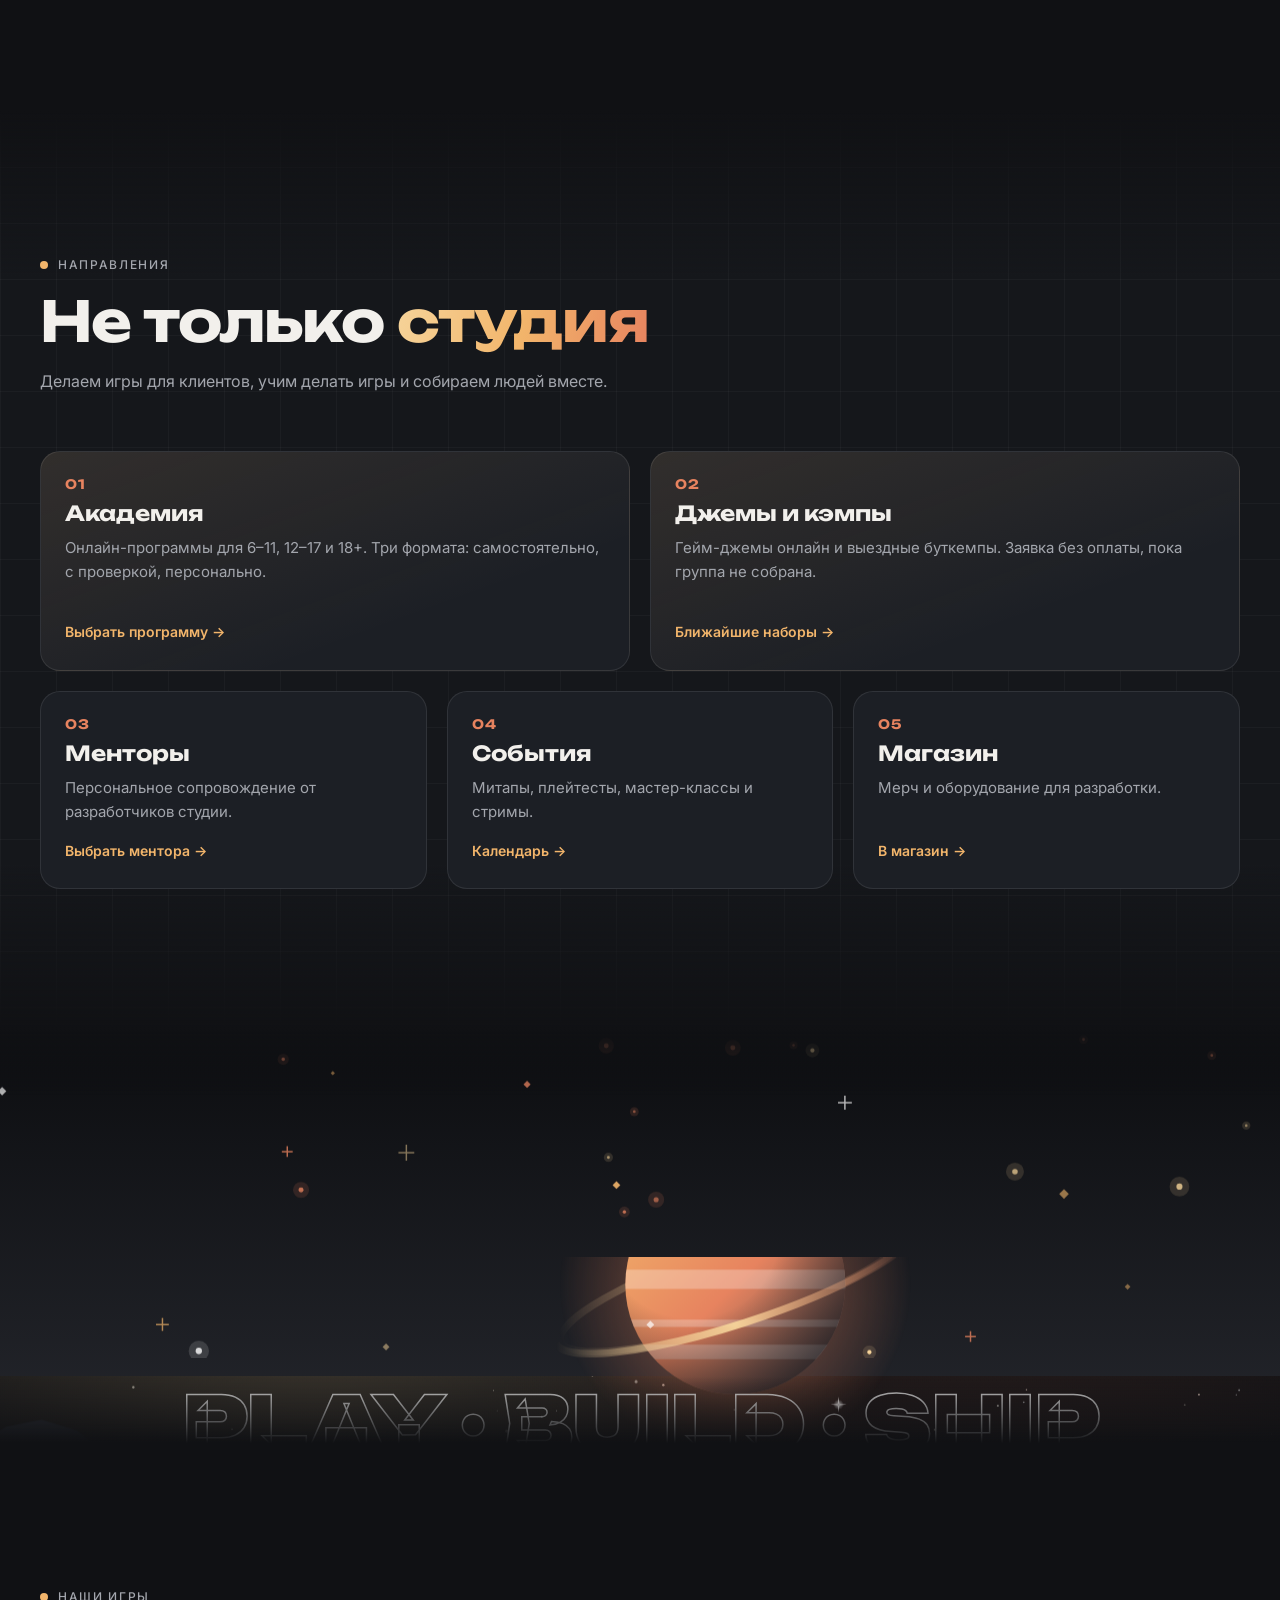
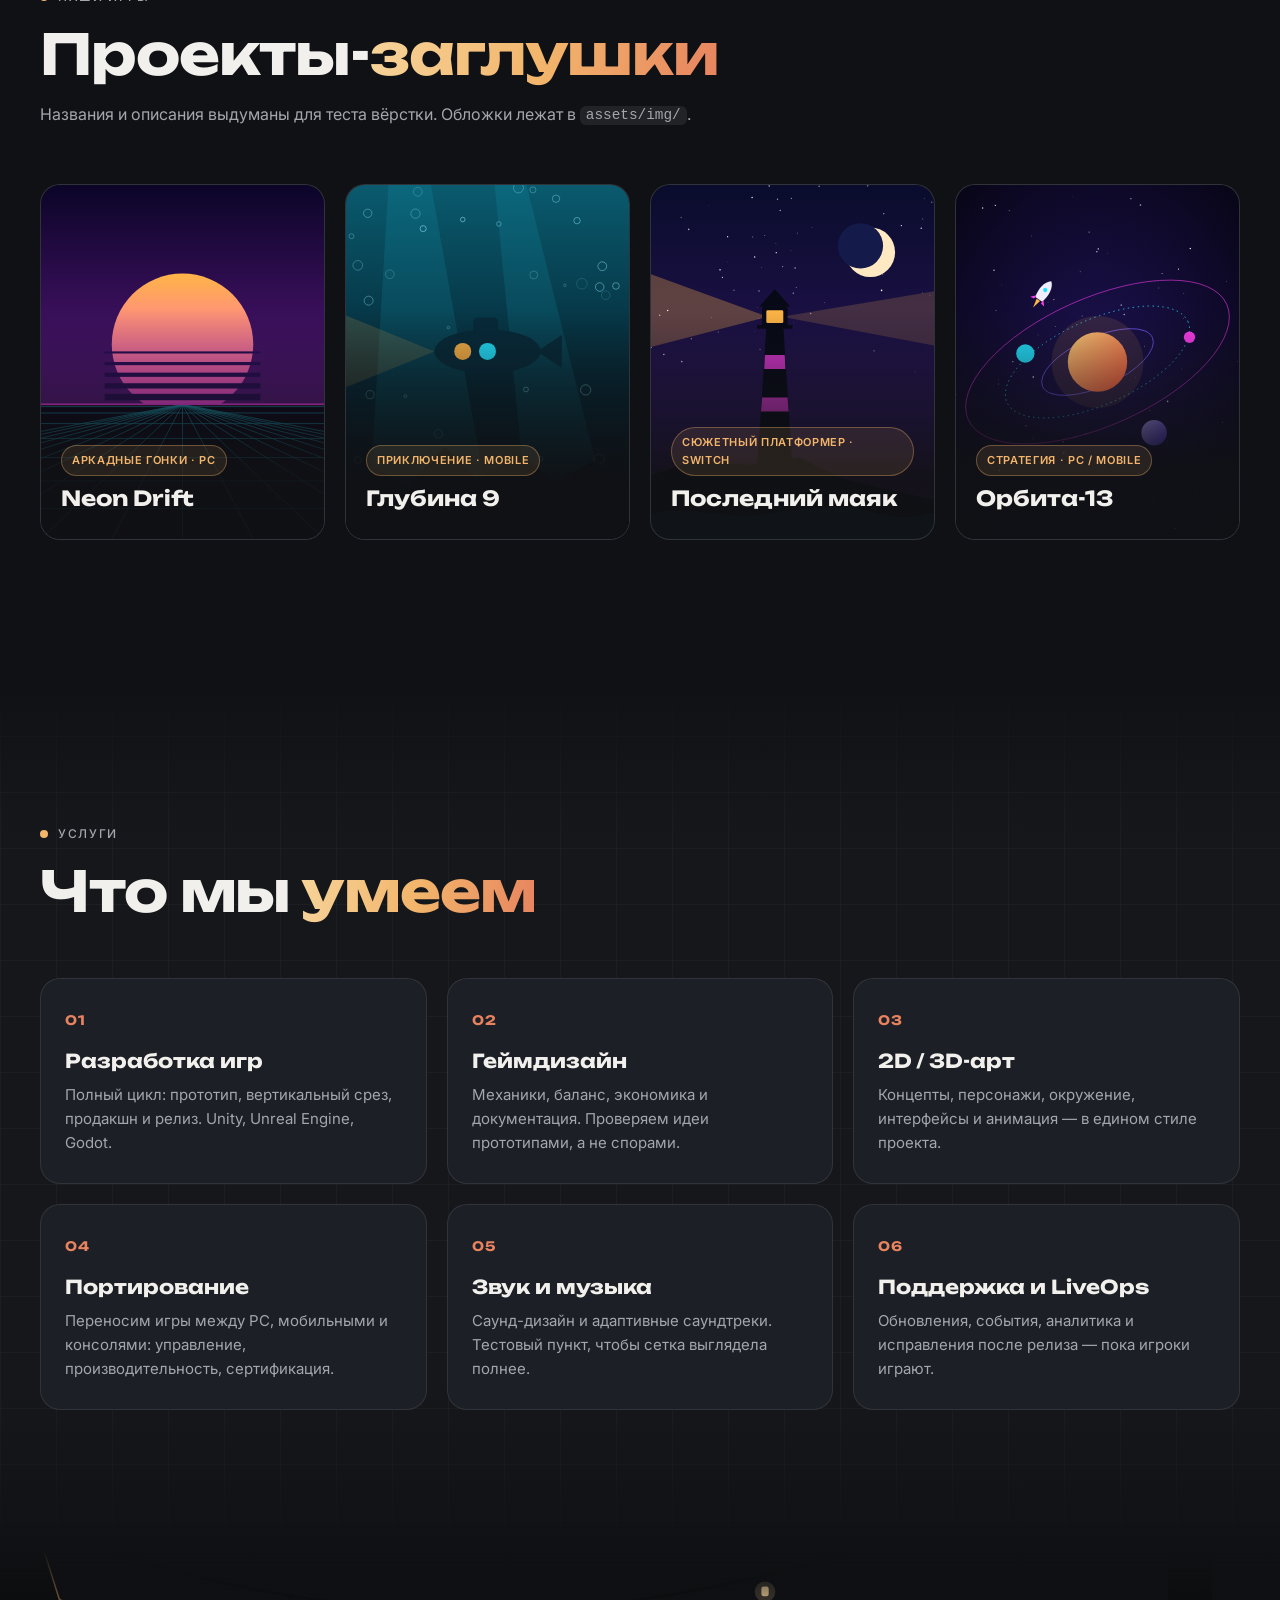
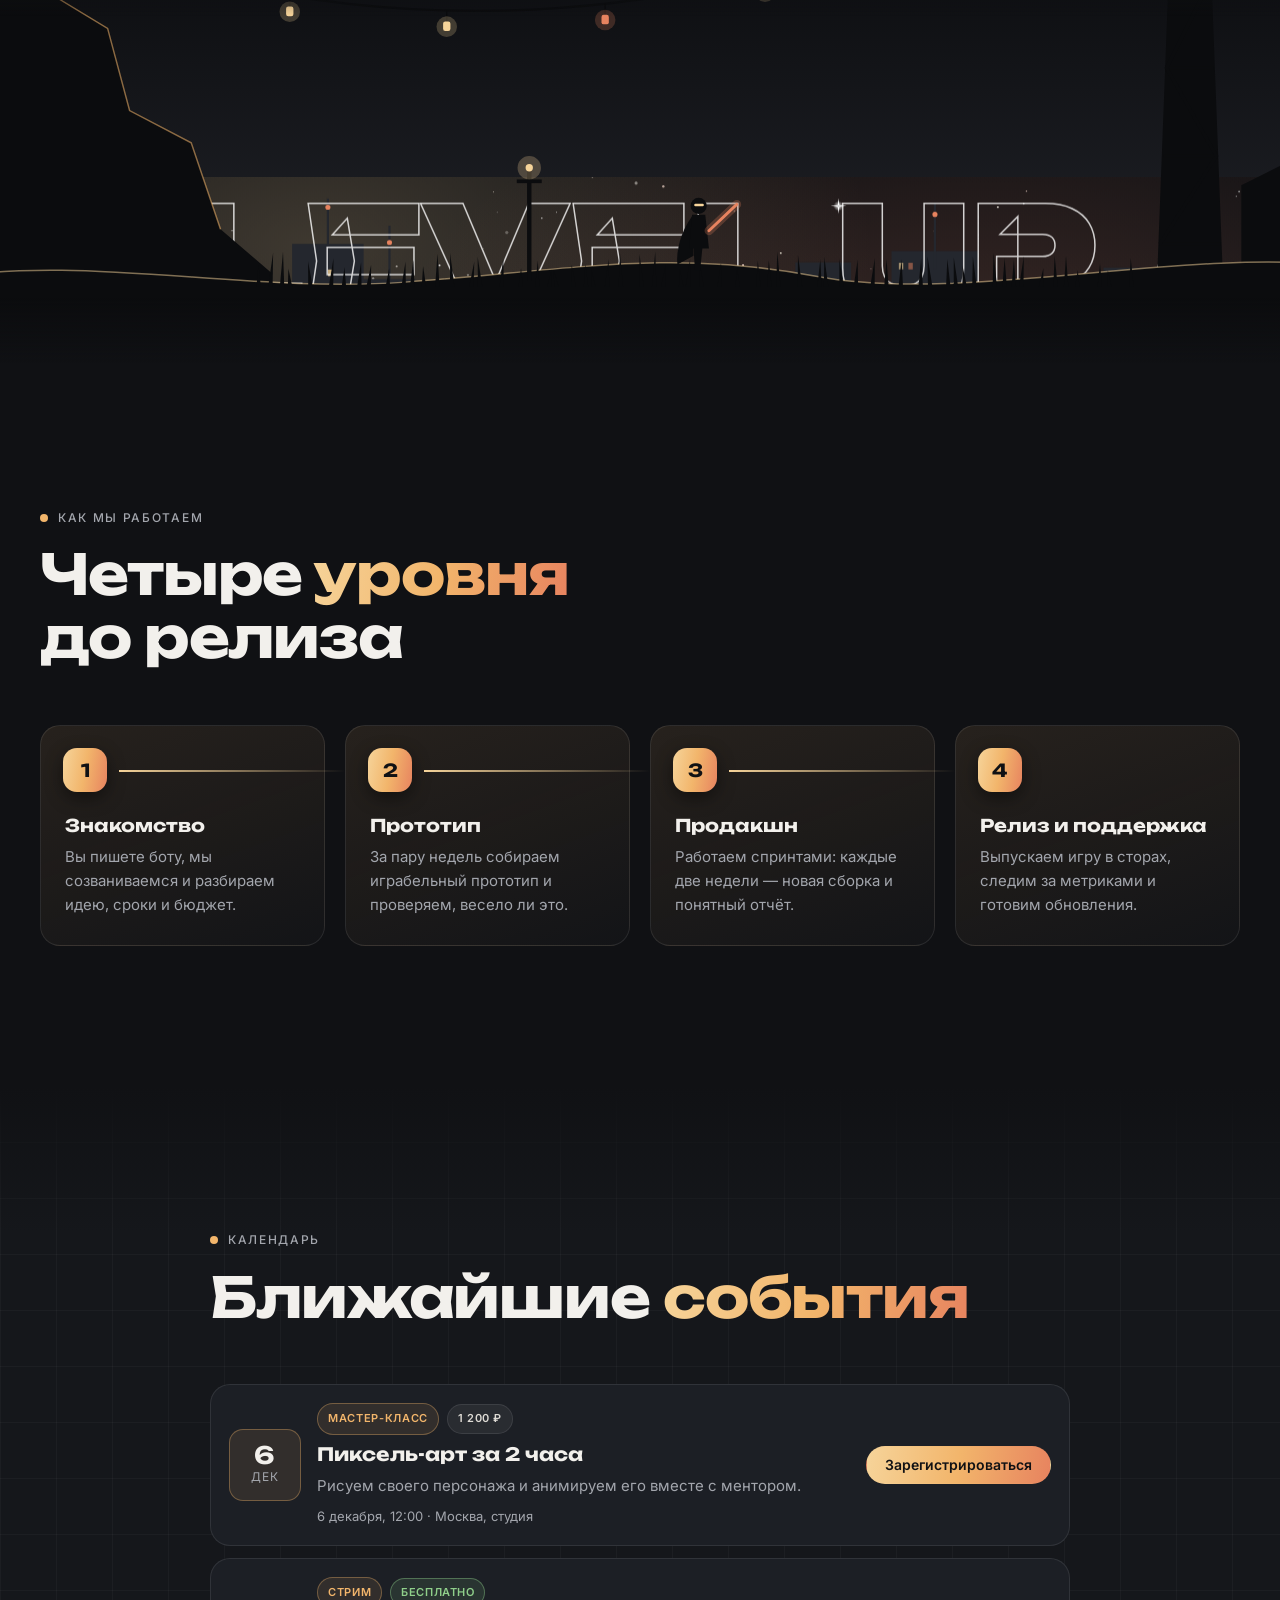
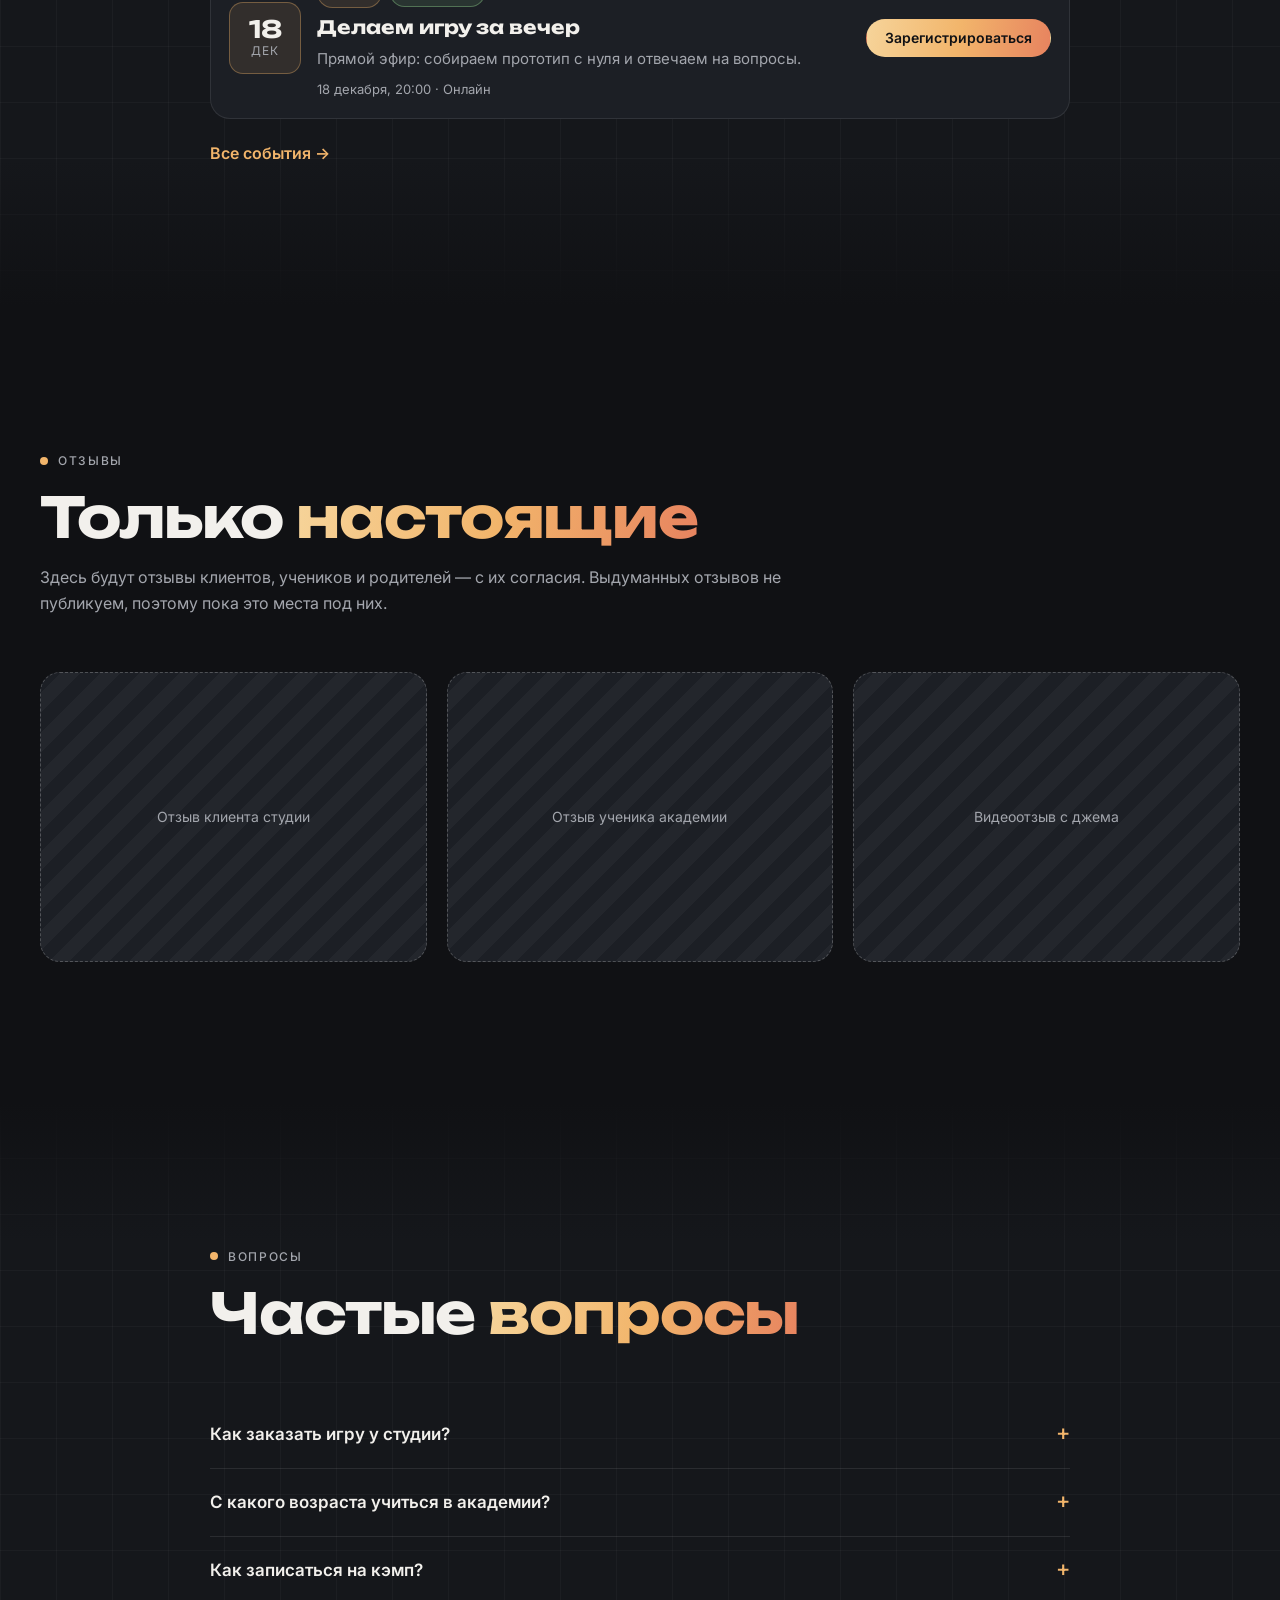
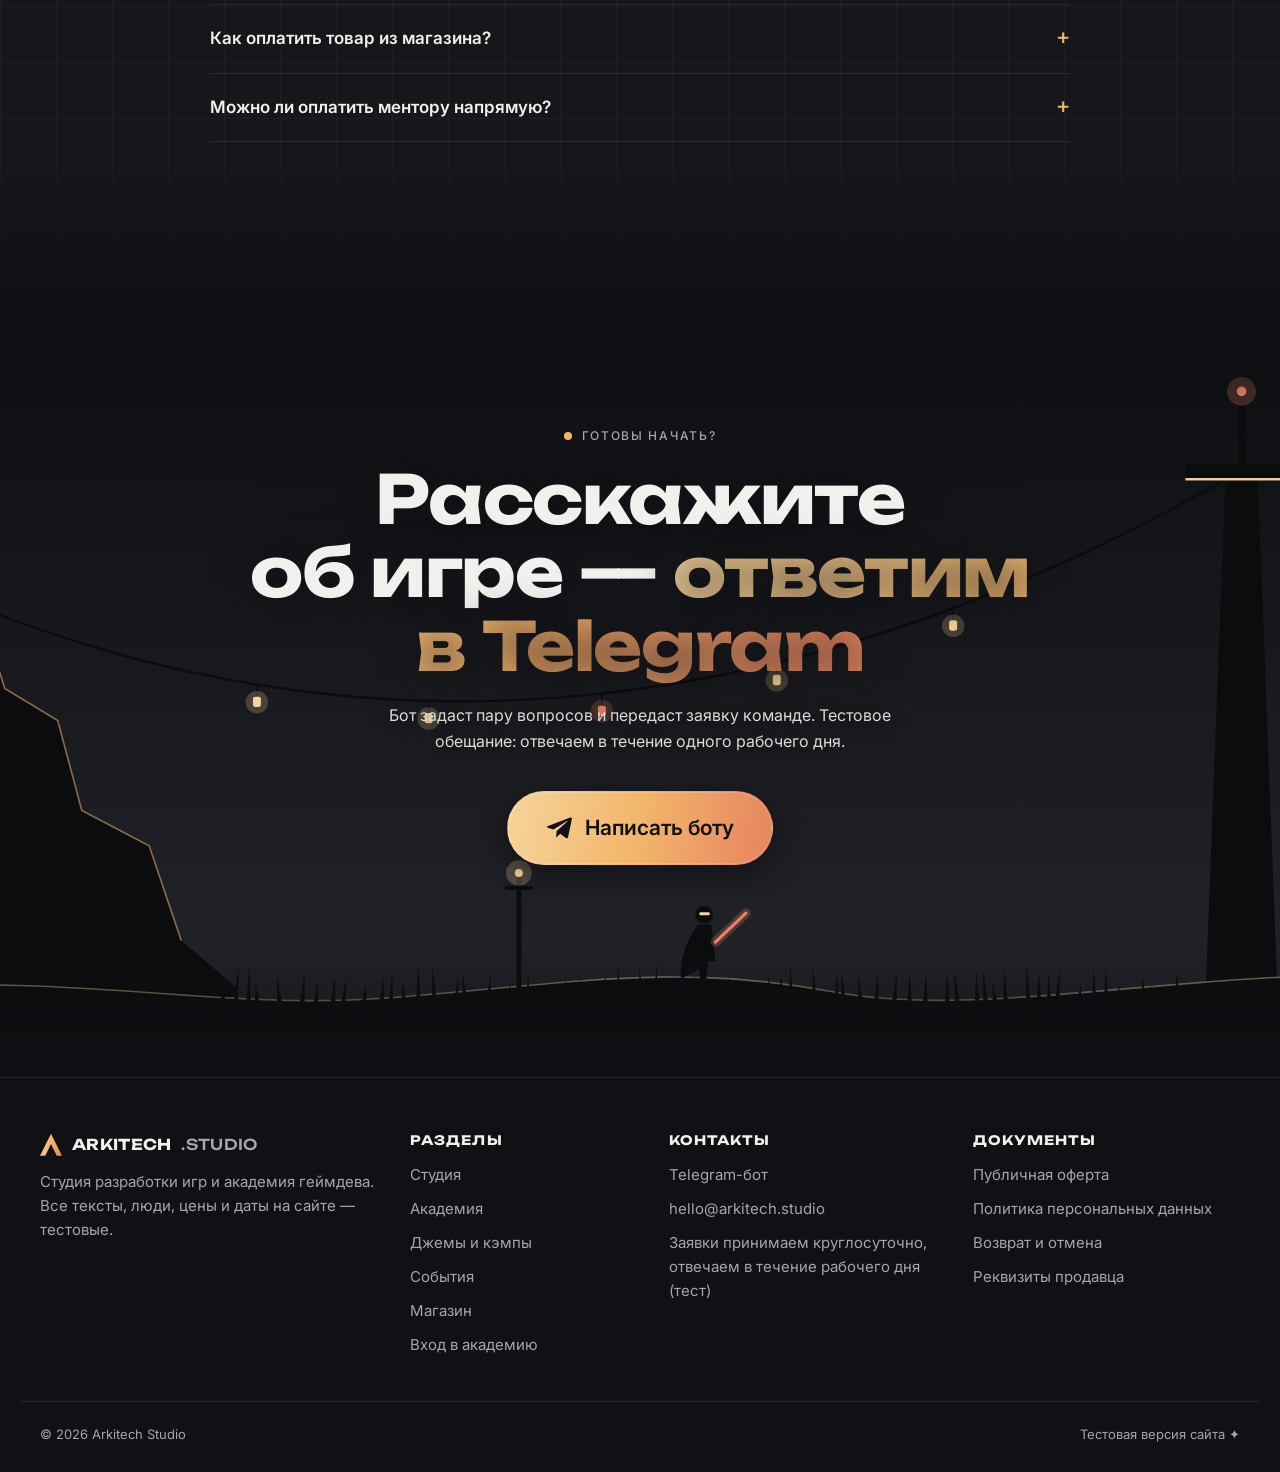
==== commit b5894e40: "Тестовый каркас: академия, менторы, джемы, события, магазин - Новые страницы: academy, program, jams" ====
--- a/index.html
+++ b/index.html
@@ -29,26 +29,10 @@
   <link rel="stylesheet" href="css/style.css">
   <script>document.documentElement.classList.add('js');</script>
 </head>
-<body>
-
-  <!-- ============ 1. ШАПКА ============ -->
-  <header class="header" id="header">
-    <div class="container header__inner">
-      <a class="logo" href="#top" aria-label="Arkitech Studio — наверх">
-        <span class="logo__mark" aria-hidden="true"></span>ARKITECH<span class="logo__dim">.STUDIO</span>
-      </a>
-      <nav class="nav" id="nav" aria-label="Основное меню">
-        <a href="#about">О студии</a>
-        <a href="#games">Игры</a>
-        <a href="#services">Услуги</a>
-        <a href="#process">Процесс</a>
-        <a href="#contact">Контакты</a>
-        <a class="btn btn--small nav__bot" data-bot-link href="#contact" target="_blank" rel="noopener">Написать боту</a>
-      </nav>
-      <a class="btn btn--small header__bot" data-bot-link href="#contact" target="_blank" rel="noopener">Написать боту</a>
-      <button class="burger" id="burger" type="button" aria-label="Открыть меню" aria-expanded="false" aria-controls="nav"><span></span><span></span></button>
-    </div>
-  </header>
+<body data-page="home">
+
+  <!-- ============ 1. ШАПКА — общая для всех страниц, собирается в js/layout.js ============ -->
+  <header id="header"></header>
 
   <main id="top">
 
@@ -97,6 +81,24 @@
           <li><b data-count="35">35</b><span>человек в команде</span></li>
           <li><b data-count="4">4</b><span>платформы</span></li>
         </ul>
+      </div>
+    </section>
+
+    <!-- ============ 3а. НАПРАВЛЕНИЯ ============ -->
+    <section class="section section--alt" id="directions">
+      <div class="container">
+        <div class="section__head reveal">
+          <p class="eyebrow"><span class="dot"></span>Направления</p>
+          <h2 class="title">Не только <span class="grad">студия</span></h2>
+          <p class="section__lead">Делаем игры для клиентов, учим делать игры и собираем людей вместе.</p>
+        </div>
+        <div class="dirs">
+          <a class="dir dir--big reveal" href="academy.html"><span class="dir__num">01</span><h3>Академия</h3><p>Онлайн-программы для 6–11, 12–17 и 18+. Три формата: самостоятельно, с проверкой, персонально.</p><span class="dir__go">Выбрать программу →</span></a>
+          <a class="dir dir--big reveal" href="jams.html"><span class="dir__num">02</span><h3>Джемы и кэмпы</h3><p>Гейм-джемы онлайн и выездные буткемпы. Заявка без оплаты, пока группа не собрана.</p><span class="dir__go">Ближайшие наборы →</span></a>
+          <a class="dir reveal" href="academy.html#mentors"><span class="dir__num">03</span><h3>Менторы</h3><p>Персональное сопровождение от разработчиков студии.</p><span class="dir__go">Выбрать ментора →</span></a>
+          <a class="dir reveal" href="events.html"><span class="dir__num">04</span><h3>События</h3><p>Митапы, плейтесты, мастер-классы и стримы.</p><span class="dir__go">Календарь →</span></a>
+          <a class="dir reveal" href="shop.html"><span class="dir__num">05</span><h3>Магазин</h3><p>Мерч и оборудование для разработки.</p><span class="dir__go">В магазин →</span></a>
+        </div>
       </div>
     </section>
 
@@ -235,6 +237,51 @@
       </div>
     </section>
 
+    <!-- ============ 6а. БЛИЖАЙШИЕ СОБЫТИЯ (данные: data/events.js) ============ -->
+    <section class="section section--alt" id="events">
+      <div class="container container--narrow">
+        <div class="section__head reveal">
+          <p class="eyebrow"><span class="dot"></span>Календарь</p>
+          <h2 class="title">Ближайшие <span class="grad">события</span></h2>
+        </div>
+        <div class="events" data-render="events" data-limit="3"></div>
+        <a class="link link--more" href="events.html">Все события →</a>
+      </div>
+    </section>
+
+    <!-- ============ 6б. ОТЗЫВЫ ============ -->
+    <section class="section" id="reviews">
+      <div class="container">
+        <div class="section__head reveal">
+          <p class="eyebrow"><span class="dot"></span>Отзывы</p>
+          <h2 class="title">Только <span class="grad">настоящие</span></h2>
+          <p class="section__lead">Здесь будут отзывы клиентов, учеников и родителей — с их согласия. Выдуманных отзывов не публикуем, поэтому пока это места под них.</p>
+        </div>
+        <div class="grid grid--3">
+          <div class="ph ph--photo reveal">Отзыв клиента студии</div>
+          <div class="ph ph--photo reveal">Отзыв ученика академии</div>
+          <div class="ph ph--photo reveal">Видеоотзыв с джема</div>
+        </div>
+      </div>
+    </section>
+
+    <!-- ============ 6в. ВОПРОСЫ ============ -->
+    <section class="section section--alt" id="faq">
+      <div class="container container--narrow">
+        <div class="section__head reveal">
+          <p class="eyebrow"><span class="dot"></span>Вопросы</p>
+          <h2 class="title">Частые <span class="grad">вопросы</span></h2>
+        </div>
+        <div class="faq">
+          <details class="reveal"><summary>Как заказать игру у студии?</summary><p>Напишите боту — он задаст пару вопросов и передаст заявку команде.</p></details>
+          <details class="reveal"><summary>С какого возраста учиться в академии?</summary><p>С 6 лет: для детей 6–11 — Scratch и Roblox, для подростков и взрослых — Unity, арт и геймдизайн.</p></details>
+          <details class="reveal"><summary>Как записаться на кэмп?</summary><p>Оставьте заявку — это бесплатно. Когда группа соберётся, подтвердим даты и пришлём ссылку на оплату.</p></details>
+          <details class="reveal"><summary>Как оплатить товар из магазина?</summary><p>Оформите заказ — менеджер подтвердит наличие и доставку и пришлёт ссылку на оплату.</p></details>
+          <details class="reveal"><summary>Можно ли оплатить ментору напрямую?</summary><p>Нет, все оплаты — только через сайт и учебную платформу. Так мы отвечаем за качество и возвраты.</p></details>
+        </div>
+      </div>
+    </section>
+
     <!-- ============ 7. ФИНАЛЬНЫЙ ПРИЗЫВ ============ -->
     <section class="cta scene" id="contact" data-parallax data-strength="0.65">
       <img class="layer" data-layer="bg" data-depth="0.05" alt="" loading="lazy">
@@ -253,44 +300,18 @@
     </section>
   </main>
 
-  <!-- ============ 8. ПОДВАЛ ============ -->
-  <footer class="footer">
-    <div class="container footer__inner">
-      <div>
-        <a class="logo" href="#top"><span class="logo__mark" aria-hidden="true"></span>ARKITECH<span class="logo__dim">.STUDIO</span></a>
-        <p class="footer__note">Студия разработки игр. Все тексты и проекты на этой странице — тестовые.</p>
-      </div>
-      <div>
-        <h4>Контакты</h4>
-        <ul class="footer__list">
-          <li><a href="mailto:hello@arkitech.studio">hello@arkitech.studio</a></li>
-          <li><a href="tel:+70000000000">+7 (000) 000-00-00</a></li>
-          <li>Город-заглушка, ул. Тестовая, 1</li>
-        </ul>
-      </div>
-      <div>
-        <h4>Соцсети</h4>
-        <ul class="footer__list">
-          <li><a data-bot-link href="#contact" target="_blank" rel="noopener">Telegram-бот</a></li>
-          <li><a href="#" rel="noopener">VK (заглушка)</a></li>
-          <li><a href="#" rel="noopener">YouTube (заглушка)</a></li>
-          <li><a href="#" rel="noopener">Steam (заглушка)</a></li>
-        </ul>
-      </div>
-    </div>
-    <div class="container footer__bottom">
-      <span>© <span id="year">2026</span> Arkitech Studio</span>
-      <span>Сделано с параллаксом ✦</span>
-    </div>
-  </footer>
-
-  <!-- Плавающая кнопка бота (только на телефоне, появляется после первого экрана) -->
-  <a class="fab" id="fab" data-bot-link href="#contact" target="_blank" rel="noopener" aria-hidden="true" tabindex="-1">
-    <svg class="btn__icon" viewBox="0 0 24 24" aria-hidden="true"><path fill="currentColor" d="M21.9 4.3 18.7 19.500c-.2 1-.9 1.300-1.800.8l-4.900-3.600-2.400 2.300c-.3.3-.5.5-1 .5l.4-5 9.100-8.200c.4-.4-.1-.5-.6-.2L6.300 13.200l-4.800-1.500c-1-.3-1-1 .2-1.500L20.500 3c.9-.3 1.700.2 1.400 1.300Z"/></svg>
-    Обсудить проект
-  </a>
-
+  <!-- ============ 8. ПОДВАЛ — общий, собирается в js/layout.js ============ -->
+  <footer id="footer"></footer>
+
+  <!-- Порядок важен: настройки → данные → каркас → страницы → эффекты -->
   <script src="js/config.js"></script>
+  <script src="data/programs.js"></script>
+  <script src="data/mentors.js"></script>
+  <script src="data/jams.js"></script>
+  <script src="data/events.js"></script>
+  <script src="data/products.js"></script>
+  <script src="js/layout.js"></script>
+  <script src="js/pages.js"></script>
   <script src="js/main.js"></script>
 </body>
 </html>
--- a/css/style.css
+++ b/css/style.css
@@ -25,6 +25,12 @@
   --scene-top: #0c0d10;     /* фон сцен параллакса, пока не загрузились слои */
   --scene-bottom: #24262c;
   --grad: linear-gradient(100deg, var(--accent-3), var(--accent) 50%, var(--accent-2));
+  --ok: #8fcf8a;            /* статус «подтверждён», «бесплатно» */
+  --info: #9fc3d6;          /* статус «собираем заявки» */
+  --off: #8a8f99;           /* статус «набрано», «прошло» */
+  --border-strong: rgba(255, 255, 255, .22);
+  --field-bg: #0c0d10;      /* фон полей ввода */
+  --backdrop: rgba(0, 0, 0, .62);  /* затемнение под окном */
 
   /* Шрифты */
   --font-display: "Unbounded", "Arial Black", system-ui, sans-serif;
@@ -80,7 +86,7 @@
 /* ---------- Кнопки ---------- */
 .btn {
   position: relative; display: inline-flex; align-items: center; justify-content: center; gap: 10px;
-  padding: 14px 24px; border-radius: 999px; border: 1px solid transparent;
+  padding: 14px 24px; border-radius: 999px; border: 1px solid transparent; color: inherit; background: none;
   font: 600 15px/1 var(--font-body); white-space: nowrap; cursor: pointer; overflow: hidden;
   transition: transform .25s var(--ease), box-shadow .25s var(--ease), background-color .25s, border-color .25s;
 }
@@ -259,7 +265,8 @@
 /* ---------- 8. Подвал ---------- */
 .footer { border-top: 1px solid var(--border); background: var(--bg); padding: 56px 0 calc(28px + env(safe-area-inset-bottom)); font-size: 15px; }
 .footer__inner { display: grid; gap: 36px; }
-@media (min-width: 760px) { .footer__inner { grid-template-columns: 1.6fr 1fr 1fr; } }
+.footer__inner { grid-template-columns: repeat(2, minmax(0, 1fr)); } .footer__inner > :first-child { grid-column: 1 / -1; }
+@media (min-width: 900px) { .footer__inner { grid-template-columns: 1.5fr 1fr 1.2fr 1.2fr; } .footer__inner > :first-child { grid-column: auto; } }
 .footer .logo { margin-bottom: 14px; }
 .footer__note { color: var(--muted); max-width: 340px; }
 .footer h4 { font: 700 13px/1 var(--font-display); letter-spacing: .08em; text-transform: uppercase; margin-bottom: 16px; }
@@ -301,3 +308,219 @@
   .js .reveal { opacity: 1; translate: none; }
   .layer, .hero__content, .divider__text { transform: none !important; }
 }
+
+/* =====================================================================
+   МНОГОСТРАНИЧНЫЙ КАРКАС: академия, джемы, события, магазин
+   ===================================================================== */
+.container--narrow { max-width: calc(860px + var(--gutter) * 2); }
+.section--tight { padding-block: 36px var(--section-pad); }
+.section--top { padding-top: calc(var(--header-h) + 48px); }
+.muted { color: var(--muted); }
+.small { font-size: 13px; }
+.link { color: var(--accent); font-weight: 600; }
+.link--more { display: inline-block; margin-top: 22px; }
+.back { display: inline-block; margin-bottom: 22px; color: var(--muted); font-size: 14px; }
+.back:hover { color: var(--accent); }
+
+/* кнопки-дополнения */
+.btn--outline { background: none; border-color: var(--border-strong); }
+.btn--accent { background: var(--grad); color: var(--ink); border-color: transparent; }
+.btn--accent:hover { transform: translateY(-2px); box-shadow: 0 8px 22px var(--shadow); }
+.btn--block { width: 100%; }
+.btn:disabled { opacity: .6; cursor: wait; }
+.nav__bot.btn--outline { margin-top: 24px; background: none; color: var(--text); border: 1px solid var(--border-strong); }
+.nav__bot--main { margin-top: 10px; }
+.nav a[aria-current="page"] { color: var(--accent); }
+@media (min-width: 900px) {
+  .nav { gap: 22px; }
+  .nav a[aria-current="page"] { color: var(--text); }
+  .nav a[aria-current="page"]::after { transform: scaleX(1); }
+  .header__inner { gap: 10px; }
+}
+
+/* шапка внутренних страниц */
+.hero--page { min-height: 68vh; min-height: 68svh; }
+.hero__title--page { font-size: clamp(1.7rem, 5vw + .4rem, 4rem); }
+
+/* сетки карточек */
+.grid { display: grid; grid-template-columns: minmax(0, 1fr); gap: 16px; }
+.grid > * { min-width: 0; }
+@media (min-width: 640px) { .grid { grid-template-columns: repeat(2, minmax(0, 1fr)); gap: 20px; } }
+@media (min-width: 1000px) { .grid { grid-template-columns: repeat(3, minmax(0, 1fr)); } }
+
+/* карточка */
+.card { display: flex; flex-direction: column; gap: 12px; padding: 22px; border-radius: var(--radius); background: var(--surface); border: 1px solid var(--border); transition: border-color .3s; }
+.card:hover { border-color: var(--accent-line); }
+.card__tags { display: flex; flex-wrap: wrap; gap: 8px; align-items: center; }
+.card__title { font: 700 1.15rem/1.25 var(--font-display); }
+.card__title a:hover { color: var(--accent); }
+.card__text { color: var(--muted); font-size: 15px; }
+.card__foot { display: flex; flex-wrap: wrap; align-items: center; justify-content: space-between; gap: 12px; margin-top: auto; padding-top: 8px; }
+.price { font: 700 1.05rem/1.2 var(--font-display); white-space: nowrap; }
+.price small { font: 500 12px var(--font-body); color: var(--muted); }
+.price--muted { color: var(--muted); font-size: .9rem; }
+.meta { display: flex; flex-wrap: wrap; gap: 6px; }
+.meta li { padding: 4px 10px; border: 1px solid var(--border); border-radius: 999px; font-size: 12px; color: var(--muted); }
+.facts { display: grid; gap: 10px; font-size: 14px; }
+.facts li { display: grid; gap: 2px; }
+.facts span { font-size: 11px; letter-spacing: .08em; text-transform: uppercase; color: var(--muted); }
+@media (min-width: 560px) { .facts--grid { grid-template-columns: 1fr 1fr; gap: 16px 24px; } }
+.seats { font-size: 14px; color: var(--accent); }
+
+/* статусы */
+.badge { display: inline-block; padding: 5px 10px; border-radius: 999px; font-size: 11px; font-weight: 600; letter-spacing: .05em; text-transform: uppercase; color: var(--text-soft); background: rgba(255, 255, 255, .06); border: 1px solid var(--border); white-space: nowrap; }
+.badge--ok   { color: var(--ok);   border-color: color-mix(in srgb, var(--ok) 40%, transparent);   background: color-mix(in srgb, var(--ok) 12%, transparent); }
+.badge--info { color: var(--info); border-color: color-mix(in srgb, var(--info) 40%, transparent); background: color-mix(in srgb, var(--info) 12%, transparent); }
+.badge--off  { color: var(--off); }
+.badge--soon { color: var(--accent-3); border-color: var(--accent-line); background: var(--accent-soft); }
+
+/* фильтры и вкладки */
+.filters { display: grid; gap: 14px; margin-bottom: 24px; }
+.filter { display: grid; gap: 8px; }
+.filter__label { font-size: 11px; letter-spacing: .1em; text-transform: uppercase; color: var(--muted); }
+.chips { display: flex; flex-wrap: wrap; gap: 8px; }
+.chip, .tabs button { padding: 9px 16px; border-radius: 999px; border: 1px solid var(--border); background: var(--surface); color: var(--text); font: 500 14px/1 var(--font-body); cursor: pointer; transition: border-color .2s, background-color .2s; }
+.chip:hover { border-color: var(--accent-line); }
+.chip[aria-pressed="true"], .tabs button[aria-selected="true"] { background: var(--grad); color: var(--ink); border-color: transparent; }
+.tabs { display: inline-flex; gap: 6px; padding: 5px; margin-bottom: 24px; border-radius: 999px; background: var(--surface); border: 1px solid var(--border); }
+.tabs button { border: 0; background: none; }
+.empty { grid-column: 1 / -1; display: grid; gap: 16px; justify-items: center; padding: 40px 20px; text-align: center; color: var(--muted); border: 1px dashed var(--border-strong); border-radius: var(--radius); }
+
+/* менторы */
+.avatar { width: 64px; height: 64px; flex: none; border-radius: 50%; display: grid; place-items: center; object-fit: cover; background: var(--grad); color: var(--ink); font: 700 20px/1 var(--font-display); }
+.mentor__role { color: var(--muted); font-size: 14px; margin-top: 4px; }
+.mentor--inline { display: flex; align-items: center; gap: 14px; margin-bottom: 14px; }
+.mentor .card__title .badge { vertical-align: middle; margin-left: 4px; }
+.banner { display: flex; flex-direction: column; gap: 16px; margin-top: 24px; padding: 24px; border-radius: var(--radius); border: 1px solid var(--accent-line); background: var(--accent-soft); }
+.banner h3 { font: 700 1.15rem/1.3 var(--font-display); margin-bottom: 6px; }
+.banner p { color: var(--muted); }
+@media (min-width: 760px) { .banner { flex-direction: row; align-items: center; justify-content: space-between; } }
+
+/* заглушки под фото */
+.ph { display: grid; place-items: center; aspect-ratio: 4 / 3; padding: 16px; text-align: center; border-radius: var(--radius); border: 1px dashed var(--border-strong); color: var(--muted); font-size: 14px;
+  background: repeating-linear-gradient(135deg, transparent 0 14px, var(--grid) 14px 28px), var(--surface); }
+.grid--3 { grid-template-columns: 1fr; }
+@media (min-width: 760px) { .grid--3 { grid-template-columns: repeat(3, 1fr); } }
+
+/* направления на главной */
+.dirs { display: grid; gap: 14px; }
+@media (min-width: 700px) { .dirs { grid-template-columns: 1fr 1fr; gap: 20px; } }
+@media (min-width: 1000px) { .dirs { grid-template-columns: repeat(6, 1fr); } .dir { grid-column: span 2; } .dir--big { grid-column: span 3; } }
+.dir { display: flex; flex-direction: column; gap: 10px; padding: 26px 24px; border-radius: var(--radius); background: var(--surface); border: 1px solid var(--border); transition: border-color .3s, transform .3s var(--ease), opacity .7s var(--ease), translate .7s var(--ease); }
+.dir:hover { border-color: var(--accent-line); transform: translateY(-4px); }
+.dir--big { min-height: 220px; background: linear-gradient(160deg, var(--accent-soft), transparent 70%), var(--surface); }
+.dir__num { font: 700 13px/1 var(--font-display); color: var(--accent-2); letter-spacing: .08em; }
+.dir h3 { font: 700 1.3rem/1.2 var(--font-display); }
+.dir p { color: var(--muted); font-size: 15px; }
+.dir__go { margin-top: auto; padding-top: 6px; color: var(--accent); font-weight: 600; font-size: 14px; }
+
+/* процесс — компактный вариант */
+.steps--compact { margin-top: 32px; }
+
+/* вопросы */
+.faq details { border-bottom: 1px solid var(--border); }
+.faq summary { display: flex; justify-content: space-between; gap: 16px; padding: 20px 0; font-weight: 600; font-size: 17px; cursor: pointer; list-style: none; }
+.faq summary::-webkit-details-marker { display: none; }
+.faq summary::after { content: "+"; color: var(--accent); font: 500 22px/1 var(--font-body); transition: transform .3s var(--ease); }
+.faq details[open] summary::after { transform: rotate(45deg); }
+.faq p { padding-bottom: 20px; color: var(--muted); }
+
+/* события */
+.events { display: grid; gap: 12px; }
+.event { display: grid; grid-template-columns: 64px 1fr; gap: 14px 16px; padding: 18px; border-radius: var(--radius); background: var(--surface); border: 1px solid var(--border); }
+.event__date { display: grid; place-content: center; text-align: center; height: 72px; border-radius: 14px; background: var(--accent-soft); border: 1px solid var(--accent-line); }
+.event__date b { font: 700 1.5rem/1 var(--font-display); }
+.event__date span { font-size: 12px; text-transform: uppercase; letter-spacing: .06em; color: var(--muted); }
+.event__body { display: grid; gap: 8px; }
+.event__btn { grid-column: 1 / -1; }
+@media (min-width: 700px) { .event { grid-template-columns: 72px 1fr auto; align-items: center; } .event__btn { grid-column: auto; } }
+.month { margin: 22px 0 2px; font: 700 13px/1 var(--font-display); letter-spacing: .1em; text-transform: uppercase; color: var(--muted); }
+.month:first-child { margin-top: 0; }
+
+/* страница-деталь (программа, джем) */
+.detail { display: grid; gap: 28px; }
+@media (min-width: 960px) { .detail { grid-template-columns: 1fr 380px; gap: 48px; align-items: start; } .detail__side { position: sticky; top: calc(var(--header-h) + 20px); } }
+.block { margin-bottom: 36px; }
+.block__title { font: 700 1.2rem/1.3 var(--font-display); margin-bottom: 14px; }
+.ticks { display: grid; gap: 10px; }
+.ticks li { position: relative; padding-left: 28px; }
+.ticks li::before { content: "✓"; position: absolute; left: 0; color: var(--accent); font-weight: 700; }
+.modules li { display: flex; align-items: center; gap: 14px; padding: 12px 0; border-bottom: 1px solid var(--border); }
+.modules span { width: 30px; height: 30px; flex: none; display: grid; place-items: center; border-radius: 50%; background: var(--accent-soft); color: var(--accent); font: 700 13px/1 var(--font-display); }
+.buy { display: grid; gap: 14px; padding: 22px; border-radius: var(--radius); background: var(--surface); border: 1px solid var(--border); }
+.buy .badge { justify-self: start; }
+.formats { display: grid; gap: 10px; }
+.format { position: relative; cursor: pointer; }
+.format input { position: absolute; opacity: 0; pointer-events: none; }
+.format__box { display: grid; gap: 4px; padding: 14px 16px; border-radius: 14px; border: 1px solid var(--border); transition: border-color .2s, background-color .2s; }
+.format__box span { font-size: 13px; color: var(--muted); }
+.format__box em { font: 700 1rem/1.2 var(--font-display); font-style: normal; color: var(--accent); margin-top: 4px; }
+.format input:checked + .format__box { border-color: var(--accent); background: var(--accent-soft); }
+.format input:focus-visible + .format__box { outline: 2px solid var(--accent); outline-offset: 2px; }
+.stepper { display: grid; gap: 8px; margin-bottom: 14px; }
+@media (min-width: 700px) { .stepper { grid-template-columns: repeat(3, 1fr); } }
+.stepper li { padding: 12px 14px; border-radius: 12px; border: 1px solid var(--border); color: var(--muted); }
+.stepper b { display: block; color: var(--text); font-size: 14px; }
+.stepper span { font-size: 13px; }
+.stepper .is-done b::before { content: "✓ "; color: var(--ok); }
+.stepper .is-current { border-color: var(--accent); background: var(--accent-soft); }
+.gallery { display: grid; grid-template-columns: 1fr 1fr; gap: 10px; margin-top: 16px; }
+
+/* магазин */
+.product__img { width: 100%; aspect-ratio: 1; object-fit: cover; border-radius: 14px; }
+.product__img.ph { font: 900 clamp(1.6rem, 6vw, 2.4rem)/1 var(--font-display); color: var(--accent); letter-spacing: .04em; }
+.product .tag { align-self: flex-start; }
+.cart-btn { position: fixed; z-index: 41; right: 16px; bottom: calc(86px + env(safe-area-inset-bottom)); width: 56px; height: 56px; display: grid; place-items: center; border: 0; border-radius: 50%; cursor: pointer;
+  background: var(--surface-hover); color: var(--text); box-shadow: 0 10px 30px var(--shadow), 0 0 0 1px var(--border-strong) inset; }
+.cart-btn svg { width: 24px; height: 24px; }
+.cart-btn.has-items { background: var(--grad); color: var(--ink); }
+.cart-btn b { position: absolute; top: -4px; right: -4px; min-width: 22px; height: 22px; padding: 0 6px; display: grid; place-items: center; border-radius: 999px; background: var(--text); color: var(--ink); font-size: 12px; }
+.cart-btn.is-bump { animation: bump .4s var(--ease); }
+@media (min-width: 768px) { .cart-btn { bottom: 28px; right: 28px; } }
+.cart li, .pick li { display: flex; align-items: center; justify-content: space-between; gap: 12px; padding: 12px 0; border-bottom: 1px solid var(--border); }
+.cart li span, .pick li span { display: block; font-size: 13px; color: var(--muted); }
+.pick { margin-bottom: 18px; }
+.qty { display: flex; align-items: center; gap: 10px; }
+.qty button { width: 34px; height: 34px; border-radius: 50%; border: 1px solid var(--border-strong); background: none; color: var(--text); font-size: 18px; cursor: pointer; }
+
+/* модальное окно */
+.modal { width: calc(100% - 24px); max-width: 520px; max-height: none; padding: 0; border: 0; background: none; color: var(--text); }
+.modal::backdrop { background: var(--backdrop); backdrop-filter: blur(4px); -webkit-backdrop-filter: blur(4px); }
+.modal[open] { animation: pop .3s var(--ease); }
+.modal__box { position: relative; max-height: 88vh; max-height: 88svh; overflow: auto; padding: 28px 22px 24px; border-radius: 24px; background: var(--surface); border: 1px solid var(--border-strong); }
+.modal__close { position: absolute; top: 8px; right: 8px; width: 44px; height: 44px; border: 0; background: none; color: var(--muted); font-size: 28px; line-height: 1; cursor: pointer; }
+.modal__close:hover { color: var(--text); }
+.modal__title { font: 700 1.4rem/1.2 var(--font-display); margin-bottom: 8px; padding-right: 32px; }
+.modal__lead { color: var(--muted); margin-bottom: 18px; }
+.modal .eyebrow { margin-bottom: 12px; }
+.modal-open { overflow: hidden; }
+.form { display: grid; gap: 14px; }
+.field { display: grid; gap: 6px; }
+.field span { font-size: 13px; color: var(--muted); }
+.field input, .field select, .field textarea { width: 100%; padding: 13px 14px; border-radius: 12px; border: 1px solid var(--border-strong); background: var(--field-bg); color: var(--text); font: 400 16px/1.4 var(--font-body); }
+.field input:focus, .field select:focus, .field textarea:focus { outline: none; border-color: var(--accent); }
+.field--inline { display: flex; align-items: center; gap: 10px; }
+.field--inline select { width: auto; padding: 8px 12px; font-size: 14px; }
+.check { display: flex; gap: 10px; font-size: 13px; color: var(--muted); }
+.check input { width: 18px; height: 18px; flex: none; margin-top: 2px; accent-color: var(--accent); }
+.check a { color: var(--accent); }
+.form__error { color: var(--accent-2); font-size: 14px; }
+.note { margin: 14px 0; padding: 12px 14px; border-radius: 12px; font-size: 13px; color: var(--text-soft); background: var(--accent-soft); border: 1px solid var(--accent-line); }
+.summary { display: flex; align-items: center; justify-content: space-between; gap: 12px; margin-bottom: 14px; padding: 14px 16px; border-radius: 12px; background: var(--field-bg); border: 1px solid var(--border); }
+.summary b { font: 700 1.1rem/1 var(--font-display); color: var(--accent); white-space: nowrap; }
+.flow { counter-reset: flow; display: grid; gap: 10px; margin-bottom: 16px; }
+.flow li { position: relative; padding-left: 36px; font-size: 15px; counter-increment: flow; }
+.flow li::before { content: counter(flow); position: absolute; left: 0; top: -2px; width: 26px; height: 26px; display: grid; place-items: center; border-radius: 50%; background: var(--accent-soft); color: var(--accent); font: 700 12px/1 var(--font-display); }
+.flow--dots li::before { content: ""; width: 8px; height: 8px; left: 9px; top: 8px; background: var(--accent); }
+.done { text-align: center; display: grid; justify-items: center; }
+.done__icon { width: 60px; height: 60px; margin-bottom: 16px; display: grid; place-items: center; border-radius: 50%; background: var(--grad); color: var(--ink); font-size: 28px; font-weight: 700; }
+
+/* документы */
+.prose h2 { font: 700 1.2rem/1.3 var(--font-display); margin: 36px 0 10px; scroll-margin-top: calc(var(--header-h) + 20px); }
+.prose p { color: var(--muted); }
+
+/* появление карточек, которые рисуются из данных */
+.pop { animation: pop .5s var(--ease) both; }
+@keyframes pop { from { opacity: 0; transform: translateY(14px); } }
+@keyframes bump { 50% { transform: scale(1.15); } }
+@media (prefers-reduced-motion: reduce) { .pop, .modal[open] { animation: none; } }
